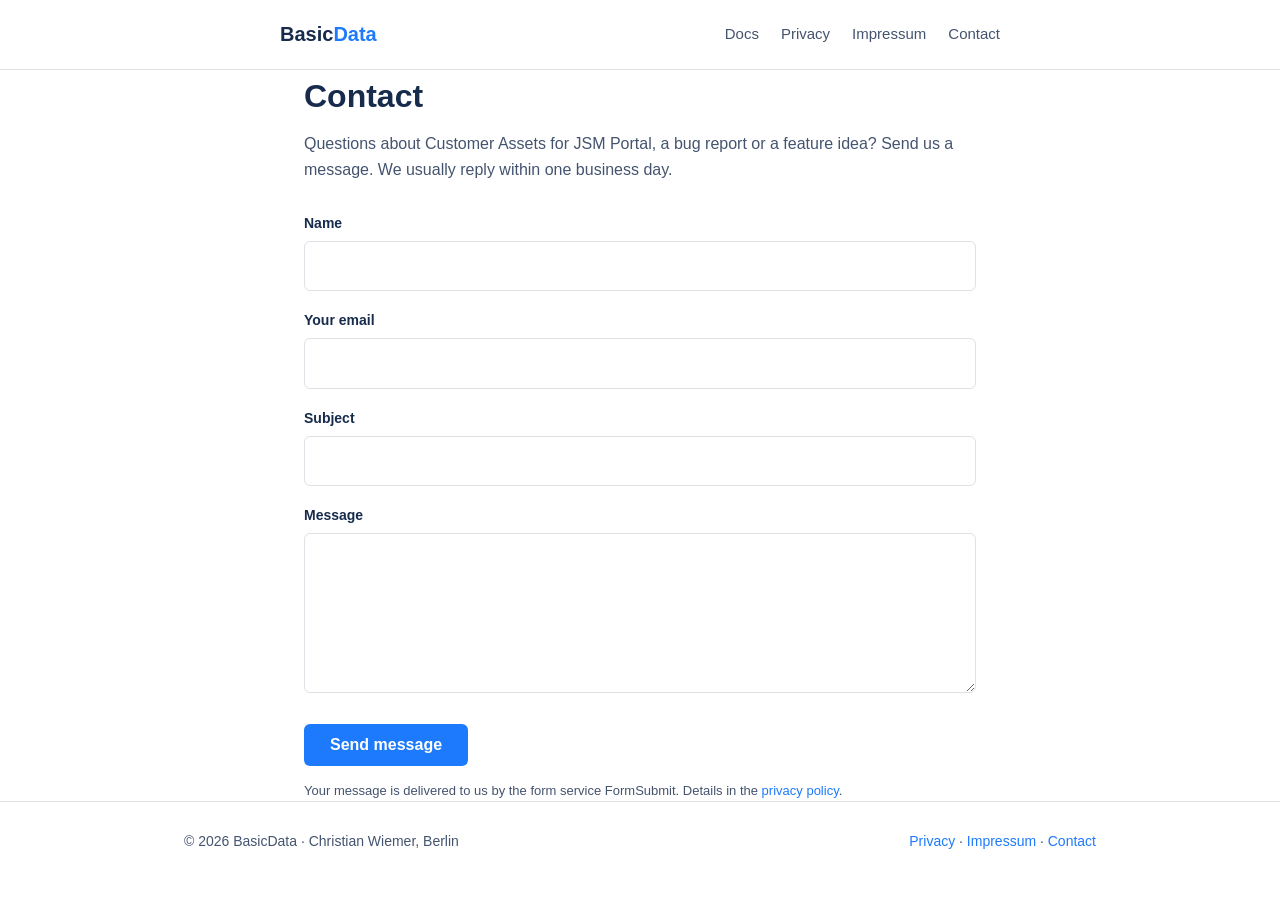
==== contact.html @ 41732ebd "Add screenshot gallery and contact form Co-Authored-By: Claude Fable 5 <noreply@anthropic.com> Clau" ====
<!doctype html>
<html lang="en">
<head>
<meta charset="utf-8">
<meta name="viewport" content="width=device-width, initial-scale=1">
<link rel="icon" type="image/png" href="logo-512.png">
<title>Contact | BasicData</title>
<style>
:root{--blue:#1d7afc;--ink:#172b4d;--sub:#44546f;--line:#dfe1e6;--soft:#f7f8f9;--accent:#e9f2ff}
*{box-sizing:border-box;margin:0;padding:0}
body{font:16px/1.65 -apple-system,BlinkMacSystemFont,"Segoe UI",Roboto,Helvetica,Arial,sans-serif;color:var(--ink);background:#fff}
a{color:var(--blue);text-decoration:none}a:hover{text-decoration:underline}
.wrap{max-width:720px;margin:0 auto;padding:0 24px}
header{border-bottom:1px solid var(--line)}
.nav{display:flex;align-items:center;justify-content:space-between;padding:18px 0}
.logo{font-size:20px;font-weight:700;color:var(--ink)}.logo b{color:var(--blue)}
nav a{margin-left:22px;color:var(--sub);font-size:15px}
main{padding:48px 0 64px}
h1{font-size:32px;margin-bottom:8px}
.lead{color:var(--sub);margin-bottom:28px}
label{display:block;font-weight:600;font-size:14px;margin:18px 0 6px}
input,textarea{width:100%;padding:11px 12px;border:1px solid var(--line);border-radius:6px;font:inherit;color:var(--ink);background:#fff}
input:focus,textarea:focus{outline:2px solid var(--blue);outline-offset:1px;border-color:var(--blue)}
textarea{min-height:160px;resize:vertical}
.btn{display:inline-block;background:var(--blue);color:#fff;padding:12px 26px;border-radius:6px;font-weight:600;border:0;cursor:pointer;font-size:16px;margin-top:22px}
.btn:hover{background:#0c66e4}
.hint{font-size:13px;color:var(--sub);margin-top:14px}
footer{border-top:1px solid var(--line);padding:28px 0;color:var(--sub);font-size:14px}
footer .wrap{display:flex;flex-wrap:wrap;gap:16px;justify-content:space-between;max-width:960px}
</style>
</head>
<body>
<header>
  <div class="wrap nav">
    <div class="logo"><a href="index.html" style="color:inherit">Basic<b>Data</b></a></div>
    <nav><a href="docs.html">Docs</a><a href="privacy.html">Privacy</a><a href="impressum.html">Impressum</a><a href="contact.html">Contact</a></nav>
  </div>
</header>
<main class="wrap">
  <h1>Contact</h1>
  <p class="lead">Questions about Customer Assets for JSM Portal, a bug report or a feature idea? Send us a message. We usually reply within one business day.</p>

  <form action="https://formsubmit.co/hello@basicdata.net" method="POST">
    <input type="hidden" name="_subject" value="Contact form basicdata.net">
    <input type="hidden" name="_template" value="table">
    <input type="hidden" name="_next" value="https://basicdata.net/thanks.html">
    <input type="text" name="_honey" style="display:none" tabindex="-1" autocomplete="off">

    <label for="name">Name</label>
    <input id="name" type="text" name="name" required>

    <label for="email">Your email</label>
    <input id="email" type="email" name="email" required>

    <label for="subject">Subject</label>
    <input id="subject" type="text" name="subject" required>

    <label for="message">Message</label>
    <textarea id="message" name="message" required></textarea>

    <button class="btn" type="submit">Send message</button>
    <p class="hint">Your message is delivered to us by the form service FormSubmit. Details in the <a href="privacy.html">privacy policy</a>.</p>
  </form>
</main>
<footer>
  <div class="wrap">
    <span>© 2026 BasicData · Christian Wiemer, Berlin</span>
    <span><a href="privacy.html">Privacy</a> · <a href="impressum.html">Impressum</a> · <a href="contact.html">Contact</a></span>
  </div>
</footer>
</body>
</html>
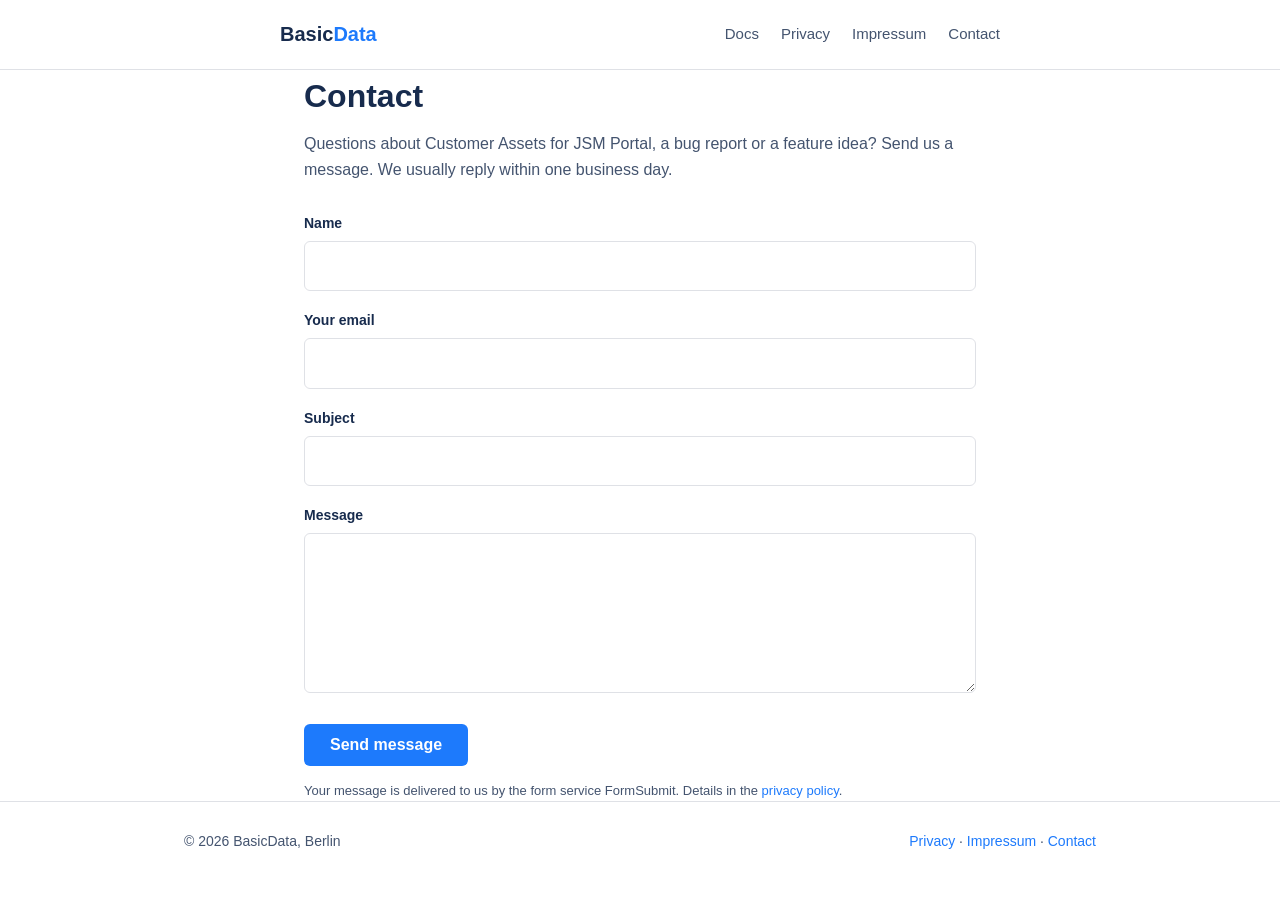
==== commit b79a29c5: "Remove personal name from site pages, keep Impressum" ====
--- a/contact.html
+++ b/contact.html
@@ -64,7 +64,7 @@
 </main>
 <footer>
   <div class="wrap">
-    <span>© 2026 BasicData · Christian Wiemer, Berlin</span>
+    <span>© 2026 BasicData, Berlin</span>
     <span><a href="privacy.html">Privacy</a> · <a href="impressum.html">Impressum</a> · <a href="contact.html">Contact</a></span>
   </div>
 </footer>
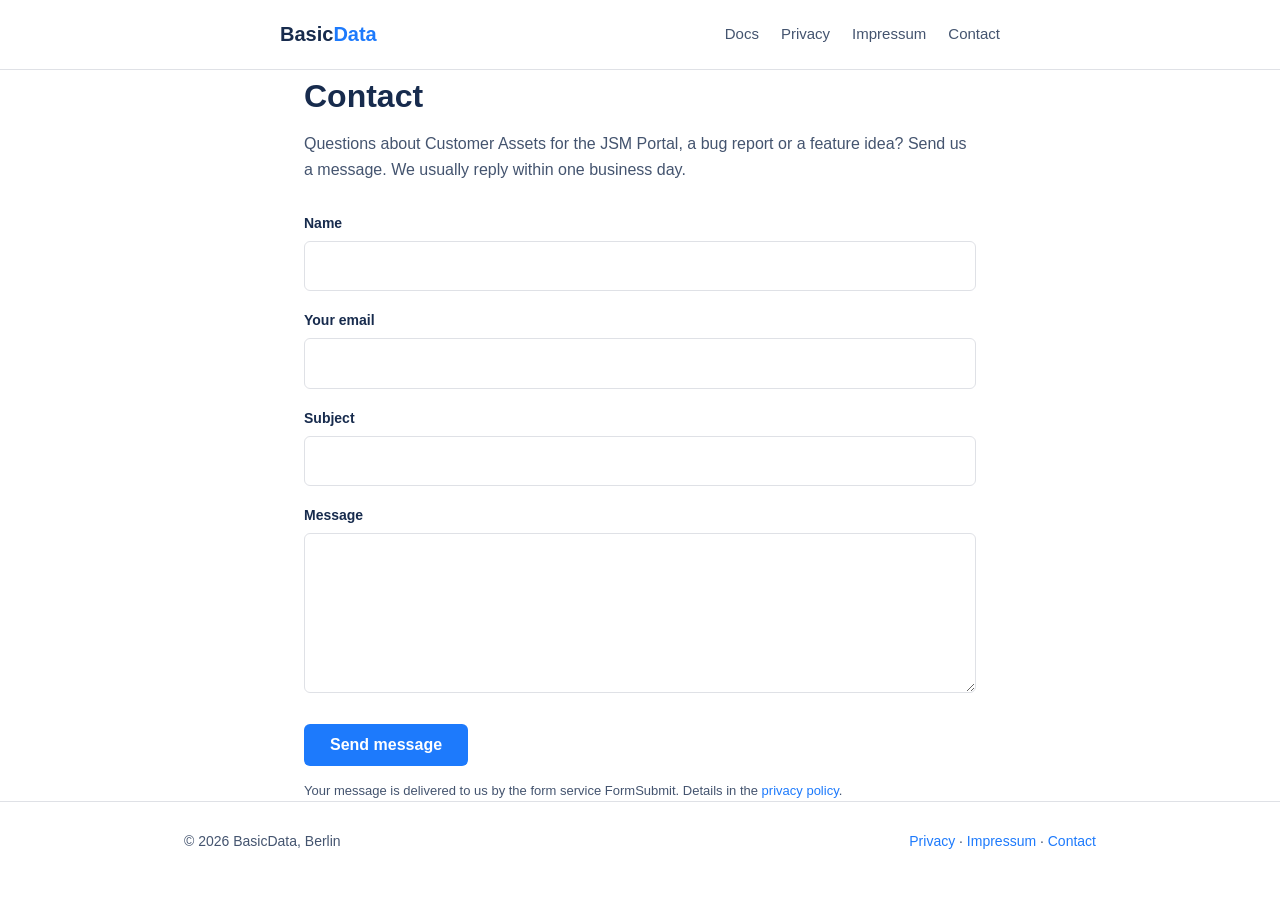
==== commit f1d61842: "Rename: Customer Assets for the JSM Portal" ====
--- a/contact.html
+++ b/contact.html
@@ -38,7 +38,7 @@
 </header>
 <main class="wrap">
   <h1>Contact</h1>
-  <p class="lead">Questions about Customer Assets for JSM Portal, a bug report or a feature idea? Send us a message. We usually reply within one business day.</p>
+  <p class="lead">Questions about Customer Assets for the JSM Portal, a bug report or a feature idea? Send us a message. We usually reply within one business day.</p>
 
   <form action="https://formsubmit.co/hello@basicdata.net" method="POST">
     <input type="hidden" name="_subject" value="Contact form basicdata.net">
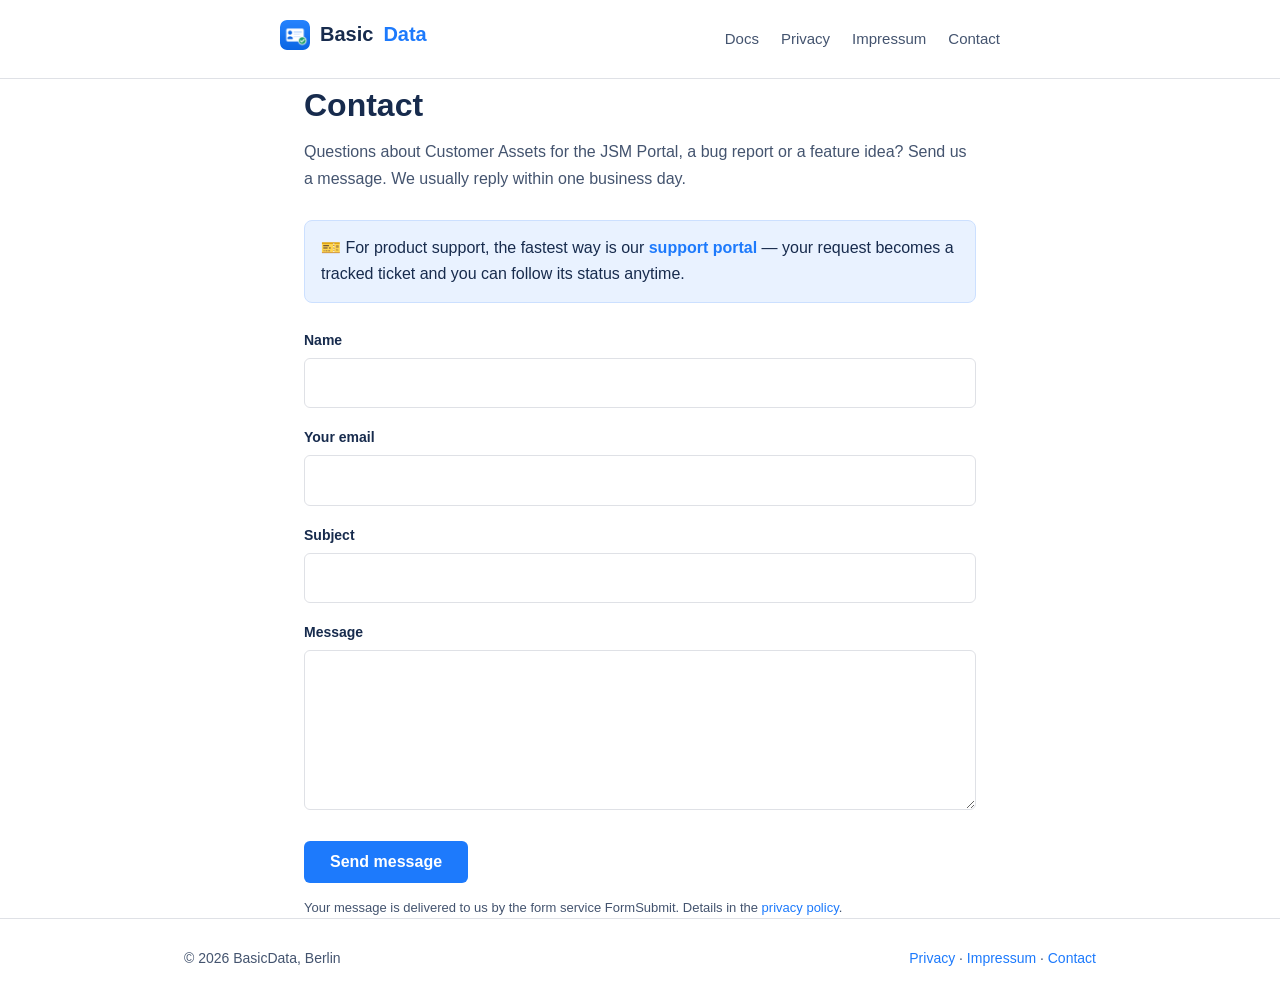
==== commit 897d20c3: "Site refresh: header logo, pricing, new setup features, support portal links" ====
--- a/contact.html
+++ b/contact.html
@@ -4,6 +4,7 @@
 <meta charset="utf-8">
 <meta name="viewport" content="width=device-width, initial-scale=1">
 <link rel="icon" type="image/png" href="logo-512.png">
+<link rel="apple-touch-icon" href="logo-512.png">
 <title>Contact | BasicData</title>
 <style>
 :root{--blue:#1d7afc;--ink:#172b4d;--sub:#44546f;--line:#dfe1e6;--soft:#f7f8f9;--accent:#e9f2ff}
@@ -15,6 +16,9 @@
 .nav{display:flex;align-items:center;justify-content:space-between;padding:18px 0}
 .logo{font-size:20px;font-weight:700;color:var(--ink)}.logo b{color:var(--blue)}
 nav a{margin-left:22px;color:var(--sub);font-size:15px}
+.logo a{display:inline-flex;align-items:center;gap:10px;color:inherit}
+.logo img{width:30px;height:30px;border-radius:7px;display:block}
+
 main{padding:48px 0 64px}
 h1{font-size:32px;margin-bottom:8px}
 .lead{color:var(--sub);margin-bottom:28px}
@@ -32,13 +36,14 @@
 <body>
 <header>
   <div class="wrap nav">
-    <div class="logo"><a href="index.html" style="color:inherit">Basic<b>Data</b></a></div>
+    <div class="logo"><a href="index.html"><img src="logo-512.png" alt="BasicData logo">Basic<b>Data</b></a></div>
     <nav><a href="docs.html">Docs</a><a href="privacy.html">Privacy</a><a href="impressum.html">Impressum</a><a href="contact.html">Contact</a></nav>
   </div>
 </header>
 <main class="wrap">
   <h1>Contact</h1>
   <p class="lead">Questions about Customer Assets for the JSM Portal, a bug report or a feature idea? Send us a message. We usually reply within one business day.</p>
+  <p style="background:#e9f2ff;border:1px solid #cce0ff;border-radius:8px;padding:14px 16px;margin-bottom:26px">🎫 For product support, the fastest way is our <a href="https://basicdata.atlassian.net/servicedesk/customer/portal/3"><strong>support portal</strong></a> — your request becomes a tracked ticket and you can follow its status anytime.</p>
 
   <form action="https://formsubmit.co/hello@basicdata.net" method="POST">
     <input type="hidden" name="_subject" value="Contact form basicdata.net">
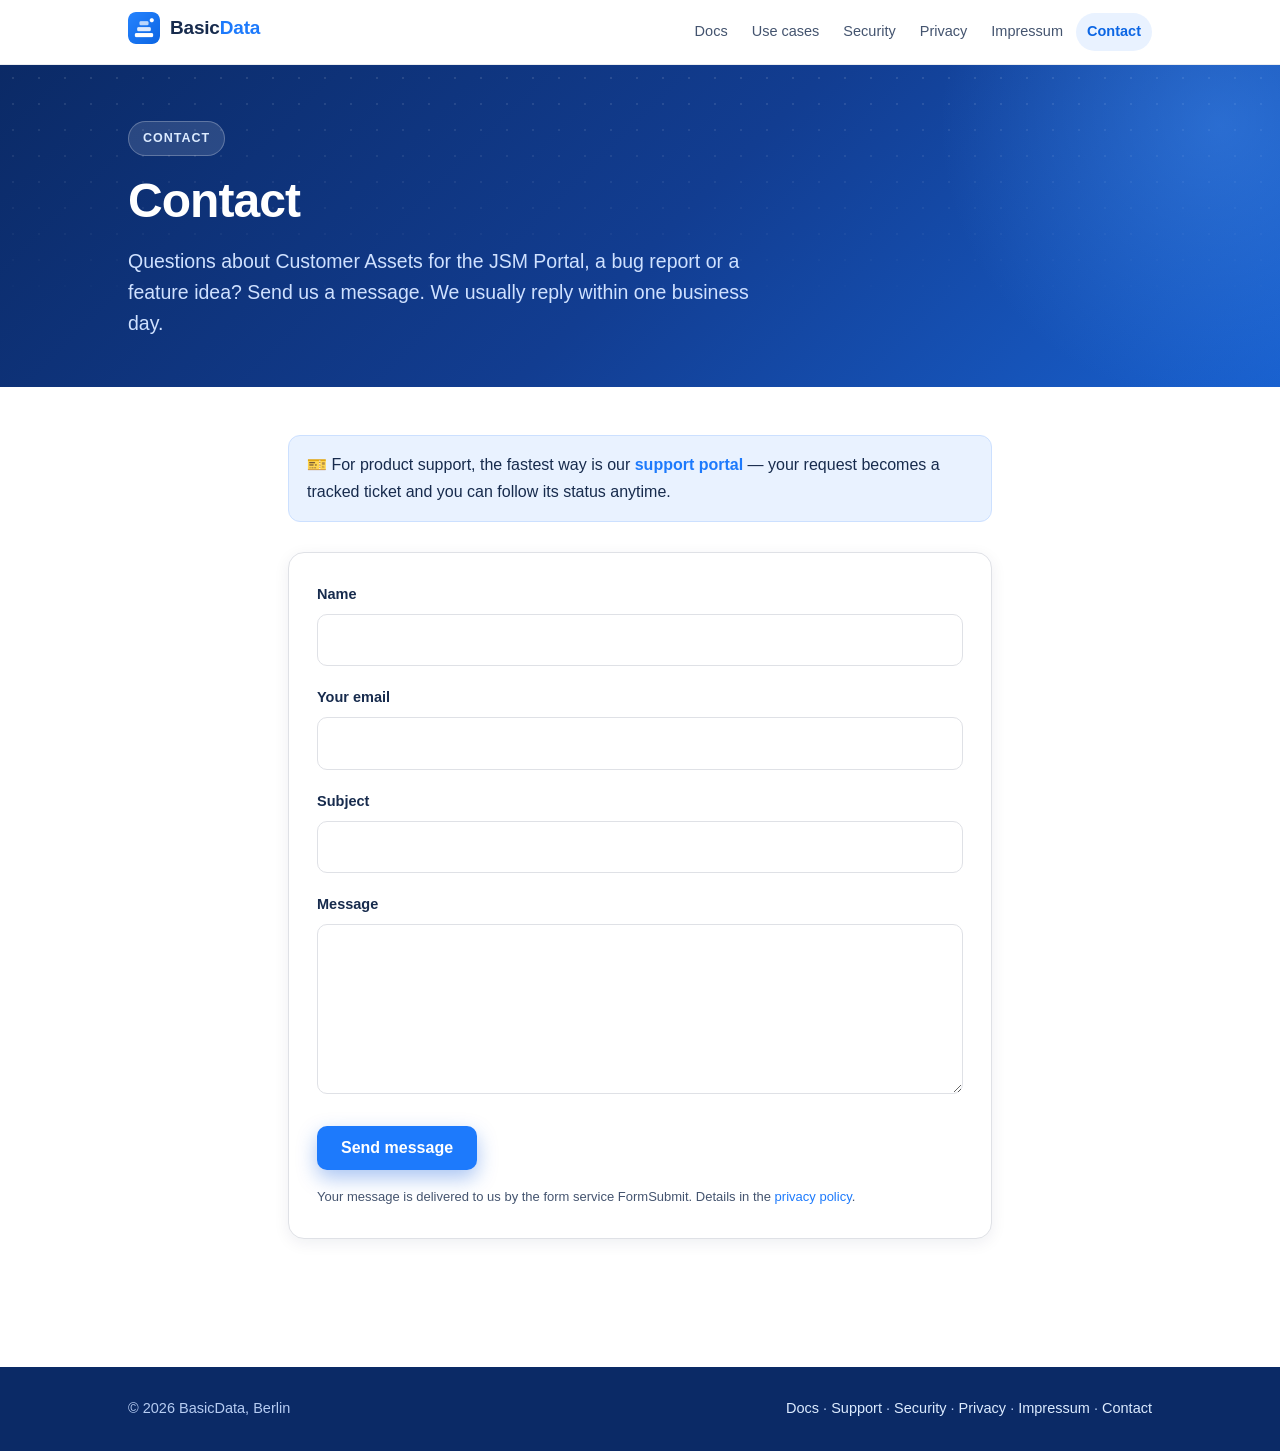
==== commit 6224c78d: "Website redesign: modern look, expanded docs and use cases Co-Authored-By: Claude Fable 5 <noreply@a" ====
--- a/contact.html
+++ b/contact.html
@@ -6,52 +6,173 @@
 <link rel="icon" type="image/png" href="logo-512.png">
 <link rel="apple-touch-icon" href="logo-512.png">
 <title>Contact | BasicData</title>
+<meta name="description" content="Contact BasicData — questions, bug reports or feature ideas about Customer Assets for the JSM Portal. We usually reply within one business day.">
 <style>
-:root{--blue:#1d7afc;--ink:#172b4d;--sub:#44546f;--line:#dfe1e6;--soft:#f7f8f9;--accent:#e9f2ff}
+:root{
+  --blue:#1d7afc;--blue-dark:#0c66e4;--navy:#0b2a66;--navy-2:#123d91;
+  --ink:#172b4d;--sub:#44546f;--line:#dfe1e6;--soft:#f7f8f9;--accent:#e9f2ff;
+  --r:16px;--r-sm:12px;
+  --shadow:0 14px 40px rgba(9,30,66,.12);--shadow-sm:0 4px 16px rgba(9,30,66,.07);
+}
 *{box-sizing:border-box;margin:0;padding:0}
-body{font:16px/1.65 -apple-system,BlinkMacSystemFont,"Segoe UI",Roboto,Helvetica,Arial,sans-serif;color:var(--ink);background:#fff}
-a{color:var(--blue);text-decoration:none}a:hover{text-decoration:underline}
-.wrap{max-width:720px;margin:0 auto;padding:0 24px}
-header{border-bottom:1px solid var(--line)}
-.nav{display:flex;align-items:center;justify-content:space-between;padding:18px 0}
-.logo{font-size:20px;font-weight:700;color:var(--ink)}.logo b{color:var(--blue)}
-nav a{margin-left:22px;color:var(--sub);font-size:15px}
-.logo a{display:inline-flex;align-items:center;gap:10px;color:inherit}
-.logo img{width:30px;height:30px;border-radius:7px;display:block}
-
-main{padding:48px 0 64px}
-h1{font-size:32px;margin-bottom:8px}
-.lead{color:var(--sub);margin-bottom:28px}
-label{display:block;font-weight:600;font-size:14px;margin:18px 0 6px}
-input,textarea{width:100%;padding:11px 12px;border:1px solid var(--line);border-radius:6px;font:inherit;color:var(--ink);background:#fff}
-input:focus,textarea:focus{outline:2px solid var(--blue);outline-offset:1px;border-color:var(--blue)}
-textarea{min-height:160px;resize:vertical}
-.btn{display:inline-block;background:var(--blue);color:#fff;padding:12px 26px;border-radius:6px;font-weight:600;border:0;cursor:pointer;font-size:16px;margin-top:22px}
-.btn:hover{background:#0c66e4}
-.hint{font-size:13px;color:var(--sub);margin-top:14px}
-footer{border-top:1px solid var(--line);padding:28px 0;color:var(--sub);font-size:14px}
-footer .wrap{display:flex;flex-wrap:wrap;gap:16px;justify-content:space-between;max-width:960px}
+html{scroll-behavior:smooth;scroll-padding-top:92px}
+body{font:16px/1.65 -apple-system,BlinkMacSystemFont,"Segoe UI",Roboto,Helvetica,Arial,sans-serif;color:var(--ink);background:#fff;-webkit-text-size-adjust:100%;overflow-wrap:break-word}
+img{max-width:100%;height:auto}
+a{color:var(--blue);text-decoration:none}
+a:hover{text-decoration:underline}
+:focus-visible{outline:3px solid var(--blue);outline-offset:2px;border-radius:6px}
+.hero-dark :focus-visible,.cta-band :focus-visible,.site-footer :focus-visible{outline-color:#fff}
+.wrap{max-width:1080px;margin:0 auto;padding:0 20px}
+@media(min-width:480px){.wrap{padding:0 28px}}
+
+/* Header */
+.site-header{position:sticky;top:0;z-index:50;background:rgba(255,255,255,.85);backdrop-filter:saturate(1.6) blur(14px);-webkit-backdrop-filter:saturate(1.6) blur(14px);border-bottom:1px solid rgba(9,30,66,.08)}
+.nav{display:flex;align-items:center;justify-content:space-between;gap:8px 16px;padding-top:12px;padding-bottom:12px;flex-wrap:wrap}
+.logo a{display:inline-flex;align-items:center;gap:10px;font-size:19px;font-weight:700;color:var(--ink);letter-spacing:-.01em}
+.logo a:hover{text-decoration:none}
+.logo img{width:32px;height:32px;border-radius:8px;display:block}
+.logo b{color:var(--blue)}
+.nav nav{display:flex;flex-wrap:wrap;gap:2px}
+.nav nav a{color:var(--sub);font-size:14.5px;font-weight:500;padding:7px 11px;border-radius:999px;transition:background .15s,color .15s}
+.nav nav a:hover{background:var(--accent);color:var(--blue-dark);text-decoration:none}
+.nav nav a[aria-current="page"]{background:var(--accent);color:var(--blue-dark);font-weight:600}
+@media(max-width:480px){.nav nav a{padding:6px 8px;font-size:13.5px}}
+
+/* Dark hero */
+.hero-dark{position:relative;overflow:hidden;background:linear-gradient(135deg,#0b2a66 0%,#123d91 52%,#1d7afc 135%);color:#fff}
+.hero-dark::before{content:"";position:absolute;inset:0;background-image:radial-gradient(rgba(255,255,255,.13) 1px,transparent 1.6px);background-size:26px 26px;-webkit-mask-image:linear-gradient(to bottom,rgba(0,0,0,.9),transparent 80%);mask-image:linear-gradient(to bottom,rgba(0,0,0,.9),transparent 80%);pointer-events:none}
+.hero-dark::after{content:"";position:absolute;right:-220px;top:-220px;width:560px;height:560px;border-radius:50%;background:radial-gradient(closest-side,rgba(76,154,255,.38),transparent);pointer-events:none}
+.hero-dark>.wrap{position:relative;z-index:1}
+.hero-dark h1{font-size:clamp(31px,4.6vw,48px);line-height:1.12;font-weight:800;letter-spacing:-.02em;margin:18px 0 18px}
+.hero-dark .lead{font-size:clamp(16.5px,2vw,19.5px);line-height:1.6;color:#cfe1ff;max-width:640px}
+.kicker{display:inline-flex;align-items:center;gap:8px;background:rgba(255,255,255,.12);border:1px solid rgba(255,255,255,.25);color:#dcebff;font-size:12.5px;font-weight:700;letter-spacing:.08em;text-transform:uppercase;padding:6px 14px;border-radius:999px}
+.page-hero{padding-top:56px;padding-bottom:48px}
+.page-hero .meta{color:#9fc1f7;font-size:14px;margin-top:14px}
+
+/* Buttons */
+.btn{display:inline-flex;align-items:center;justify-content:center;gap:8px;background:var(--blue);color:#fff;padding:13px 24px;border-radius:10px;font-weight:600;font-size:16px;border:0;cursor:pointer;transition:transform .15s,box-shadow .15s,background .15s;box-shadow:0 8px 20px rgba(12,90,220,.35)}
+.btn:hover{background:var(--blue-dark);text-decoration:none;transform:translateY(-1px);box-shadow:0 10px 24px rgba(12,90,220,.4)}
+.btn.light{background:#fff;color:var(--navy);box-shadow:0 8px 20px rgba(4,16,45,.3)}
+.btn.light:hover{background:var(--accent);color:var(--navy)}
+.btn.ghost{background:rgba(255,255,255,.1);color:#fff;border:1px solid rgba(255,255,255,.4);box-shadow:none}
+.btn.ghost:hover{background:rgba(255,255,255,.2)}
+.btn.soft{background:var(--accent);color:var(--blue-dark);box-shadow:none}
+.btn.soft:hover{background:#d6e8ff;color:var(--blue-dark)}
+.btn-row{display:flex;flex-wrap:wrap;gap:12px;margin-top:28px}
+
+/* Sections */
+section{padding:64px 0}
+.section-soft{background:var(--soft)}
+.sec-head{max-width:720px;margin-bottom:36px}
+.sec-head h2{font-size:clamp(26px,3.4vw,34px);line-height:1.2;letter-spacing:-.015em;margin:12px 0 10px}
+.sec-head p{color:var(--sub);font-size:17px}
+.pill{display:inline-flex;align-items:center;gap:6px;background:var(--accent);color:#0055cc;font-size:12.5px;font-weight:700;letter-spacing:.06em;text-transform:uppercase;padding:5px 13px;border-radius:999px}
+
+/* Cards */
+.cards{display:grid;grid-template-columns:repeat(auto-fit,minmax(min(250px,100%),1fr));gap:20px}
+.cards.four{grid-template-columns:repeat(auto-fit,minmax(min(235px,100%),1fr))}
+.card{background:#fff;border:1px solid var(--line);border-radius:var(--r);padding:26px;box-shadow:var(--shadow-sm);transition:transform .2s,box-shadow .2s}
+.card:hover{transform:translateY(-3px);box-shadow:var(--shadow)}
+.card h3{font-size:17.5px;margin-bottom:9px;letter-spacing:-.01em}
+.card p{font-size:14.8px;color:var(--sub)}
+.card .ico{display:inline-flex;align-items:center;justify-content:center;width:42px;height:42px;border-radius:12px;background:var(--accent);font-size:20px;margin-bottom:14px}
+.card .ico.num{background:var(--blue);color:#fff;font-weight:700;font-size:18px}
+
+/* Alternating features */
+.feature{display:grid;grid-template-columns:1fr 1fr;gap:clamp(28px,5vw,64px);align-items:center;padding:34px 0}
+.feature .media img{width:100%;border-radius:14px;border:1px solid var(--line);box-shadow:var(--shadow);display:block;background:#fff}
+.feature .media a{display:block;border-radius:14px}
+.feature h3{font-size:clamp(21px,2.6vw,26px);letter-spacing:-.015em;margin:12px 0 12px}
+.feature p{color:var(--sub);margin-bottom:10px}
+.feature ul{margin:14px 0 0 2px;list-style:none}
+.feature li{padding-left:28px;position:relative;margin-bottom:9px;color:var(--ink);font-size:15.2px}
+.feature li::before{content:"";position:absolute;left:0;top:4px;width:17px;height:17px;border-radius:50%;background:var(--accent) url('data:image/svg+xml;utf8,<svg xmlns="http://www.w3.org/2000/svg" viewBox="0 0 16 16"><path fill="none" stroke="%230055cc" stroke-width="2.4" stroke-linecap="round" stroke-linejoin="round" d="M3.5 8.5l3 3 6-7"/></svg>') center/11px no-repeat}
+@media(max-width:840px){.feature{grid-template-columns:1fr}.feature .media{order:-1}}
+@media(min-width:841px){.feature.flip .media{order:-1}}
+
+/* Screenshot gallery */
+.shots{display:grid;grid-template-columns:repeat(auto-fit,minmax(min(300px,100%),1fr));gap:24px}
+.shots figure{margin:0;background:#fff;border:1px solid var(--line);border-radius:var(--r);padding:10px 10px 14px;box-shadow:var(--shadow-sm);transition:transform .2s,box-shadow .2s}
+.shots figure:hover{transform:translateY(-3px);box-shadow:var(--shadow)}
+.shots img{width:100%;border-radius:10px;display:block}
+.shots figcaption{font-size:13.8px;color:var(--sub);margin:10px 4px 0}
+
+/* CTA band */
+.cta-band{position:relative;overflow:hidden;background:linear-gradient(135deg,var(--navy),var(--blue));border-radius:20px;padding:clamp(28px,5vw,48px);color:#fff;display:flex;flex-wrap:wrap;gap:20px 32px;align-items:center;justify-content:space-between;box-shadow:var(--shadow)}
+.cta-band::before{content:"";position:absolute;inset:0;background-image:radial-gradient(rgba(255,255,255,.12) 1px,transparent 1.6px);background-size:24px 24px;pointer-events:none}
+.cta-band>*{position:relative}
+.cta-band h2{font-size:clamp(21px,2.8vw,27px);letter-spacing:-.015em}
+.cta-band p{color:#cfe1ff;font-size:15px;margin-top:6px;max-width:460px}
+
+/* Prose pages (docs, legal) */
+.prose{max-width:780px}
+.prose h2{font-size:clamp(21px,2.6vw,25px);letter-spacing:-.015em;margin:44px 0 14px;padding-top:6px}
+.prose h2 .hash{opacity:0;margin-left:8px;font-weight:600;font-size:.8em;transition:opacity .15s}
+.prose h2:hover .hash{opacity:1}
+.prose h3{font-size:17px;margin:22px 0 8px}
+.prose p{margin-bottom:13px}
+.prose ul,.prose ol{margin:0 0 14px 22px}
+.prose li{margin-bottom:8px}
+.prose code{background:var(--soft);border:1px solid var(--line);border-radius:6px;padding:1px 6px;font-size:14px}
+.callout{border-radius:var(--r-sm);padding:16px 18px;margin:18px 0;border:1px solid}
+.callout.note{background:var(--accent);border-color:#cce0ff}
+.callout.warn{background:#fff7d6;border-color:#f5cd47}
+.step{background:#fff;border:1px solid var(--line);border-radius:var(--r-sm);padding:20px 22px;margin-bottom:16px;box-shadow:var(--shadow-sm)}
+.step h3{margin:0 0 8px;display:flex;align-items:center;gap:12px}
+.step .n{display:inline-flex;align-items:center;justify-content:center;flex:none;width:30px;height:30px;border-radius:10px;background:var(--blue);color:#fff;font-size:15px;font-weight:700}
+.toc{background:var(--soft);border:1px solid var(--line);border-radius:var(--r);padding:20px 24px;margin:0 0 36px}
+.toc h2{font-size:13px;letter-spacing:.08em;text-transform:uppercase;color:var(--sub);margin:0 0 12px}
+.toc ol{margin:0;list-style:none;columns:2;column-gap:32px}
+.toc li{margin-bottom:8px;break-inside:avoid;font-size:15px}
+@media(max-width:560px){.toc ol{columns:1}}
+.doc-img{width:100%;border-radius:14px;border:1px solid var(--line);box-shadow:var(--shadow-sm);display:block;margin:8px 0 16px}
+
+/* Forms */
+form label{display:block;font-weight:600;font-size:14.5px;margin:20px 0 7px}
+input,textarea{width:100%;padding:12px 14px;border:1px solid var(--line);border-radius:10px;font:inherit;color:var(--ink);background:#fff;transition:border-color .15s,box-shadow .15s}
+input:focus,textarea:focus{outline:none;border-color:var(--blue);box-shadow:0 0 0 3px rgba(29,122,252,.25)}
+textarea{min-height:170px;resize:vertical}
+
+/* Footer */
+.site-footer{background:var(--navy);color:#b6ccf2;font-size:14.5px;margin-top:64px}
+.site-footer .wrap{display:flex;flex-wrap:wrap;gap:12px 24px;justify-content:space-between;align-items:center;padding-top:30px;padding-bottom:30px}
+.site-footer a{color:#dcebff}
+.site-footer a:hover{color:#fff}
+
+/* Reveal */
+.reveal.pre{opacity:0;transform:translateY(16px)}
+.reveal.in{opacity:1;transform:none;transition:opacity .6s ease,transform .6s ease}
+@media(prefers-reduced-motion:reduce){html{scroll-behavior:auto}.reveal.pre{opacity:1;transform:none}*{transition:none!important}}
 </style>
 </head>
 <body>
-<header>
+<header class="site-header">
   <div class="wrap nav">
-    <div class="logo"><a href="index.html"><img src="logo-512.png" alt="BasicData logo">Basic<b>Data</b></a></div>
-    <nav><a href="docs.html">Docs</a><a href="privacy.html">Privacy</a><a href="impressum.html">Impressum</a><a href="contact.html">Contact</a></nav>
+    <div class="logo"><a href="index.html"><img src="logo-512.png" alt="BasicData logo"><span>Basic<b>Data</b></span></a></div>
+    <nav aria-label="Main"><a href="docs.html">Docs</a><a href="usecases.html">Use cases</a><a href="security.html">Security</a><a href="privacy.html">Privacy</a><a href="impressum.html">Impressum</a><a href="contact.html" aria-current="page">Contact</a></nav>
   </div>
 </header>
-<main class="wrap">
-  <h1>Contact</h1>
-  <p class="lead">Questions about Customer Assets for the JSM Portal, a bug report or a feature idea? Send us a message. We usually reply within one business day.</p>
-  <p style="background:#e9f2ff;border:1px solid #cce0ff;border-radius:8px;padding:14px 16px;margin-bottom:26px">🎫 For product support, the fastest way is our <a href="https://basicdata.atlassian.net/servicedesk/customer/portal/3"><strong>support portal</strong></a> — your request becomes a tracked ticket and you can follow its status anytime.</p>
-
-  <form action="https://formsubmit.co/hello@basicdata.net" method="POST">
+
+<main id="main">
+<div class="hero-dark">
+  <div class="wrap page-hero">
+    <span class="kicker">Contact</span>
+    <h1>Contact</h1>
+    <p class="lead">Questions about Customer Assets for the JSM Portal, a bug report or a feature idea? Send us a message. We usually reply within one business day.</p>
+  </div>
+</div>
+
+<section style="padding-top:48px">
+  <div class="wrap" style="max-width:760px">
+  <div class="callout note" style="margin:0 0 30px">🎫 For product support, the fastest way is our <a href="https://basicdata.atlassian.net/servicedesk/customer/portal/3"><strong>support portal</strong></a> — your request becomes a tracked ticket and you can follow its status anytime.</div>
+
+  <form action="https://formsubmit.co/hello@basicdata.net" method="POST" class="card" style="padding:30px 28px">
     <input type="hidden" name="_subject" value="Contact form basicdata.net">
     <input type="hidden" name="_template" value="table">
     <input type="hidden" name="_next" value="https://basicdata.net/thanks.html">
     <input type="text" name="_honey" style="display:none" tabindex="-1" autocomplete="off">
 
-    <label for="name">Name</label>
+    <label for="name" style="margin-top:0">Name</label>
     <input id="name" type="text" name="name" required>
 
     <label for="email">Your email</label>
@@ -63,15 +184,27 @@
     <label for="message">Message</label>
     <textarea id="message" name="message" required></textarea>
 
-    <button class="btn" type="submit">Send message</button>
-    <p class="hint">Your message is delivered to us by the form service FormSubmit. Details in the <a href="privacy.html">privacy policy</a>.</p>
+    <button class="btn" type="submit" style="margin-top:24px">Send message</button>
+    <p style="font-size:13px;color:var(--sub);margin-top:16px">Your message is delivered to us by the form service FormSubmit. Details in the <a href="privacy.html">privacy policy</a>.</p>
   </form>
+  </div>
+</section>
 </main>
-<footer>
+
+<footer class="site-footer">
   <div class="wrap">
     <span>© 2026 BasicData, Berlin</span>
-    <span><a href="privacy.html">Privacy</a> · <a href="impressum.html">Impressum</a> · <a href="contact.html">Contact</a></span>
+    <span><a href="docs.html">Docs</a> · <a href="https://basicdata.atlassian.net/servicedesk/customer/portal/3">Support</a> · <a href="security.html">Security</a> · <a href="privacy.html">Privacy</a> · <a href="impressum.html">Impressum</a> · <a href="contact.html">Contact</a></span>
   </div>
 </footer>
+<script>
+(function(){
+  if(window.matchMedia&&matchMedia('(prefers-reduced-motion: reduce)').matches)return;
+  if(!('IntersectionObserver' in window))return;
+  var els=document.querySelectorAll('.reveal');
+  var io=new IntersectionObserver(function(es){es.forEach(function(e){if(e.isIntersecting){e.target.classList.add('in');io.unobserve(e.target)}})},{threshold:.1,rootMargin:'0px 0px -5% 0px'});
+  els.forEach(function(el){el.classList.add('pre');io.observe(el)});
+})();
+</script>
 </body>
 </html>
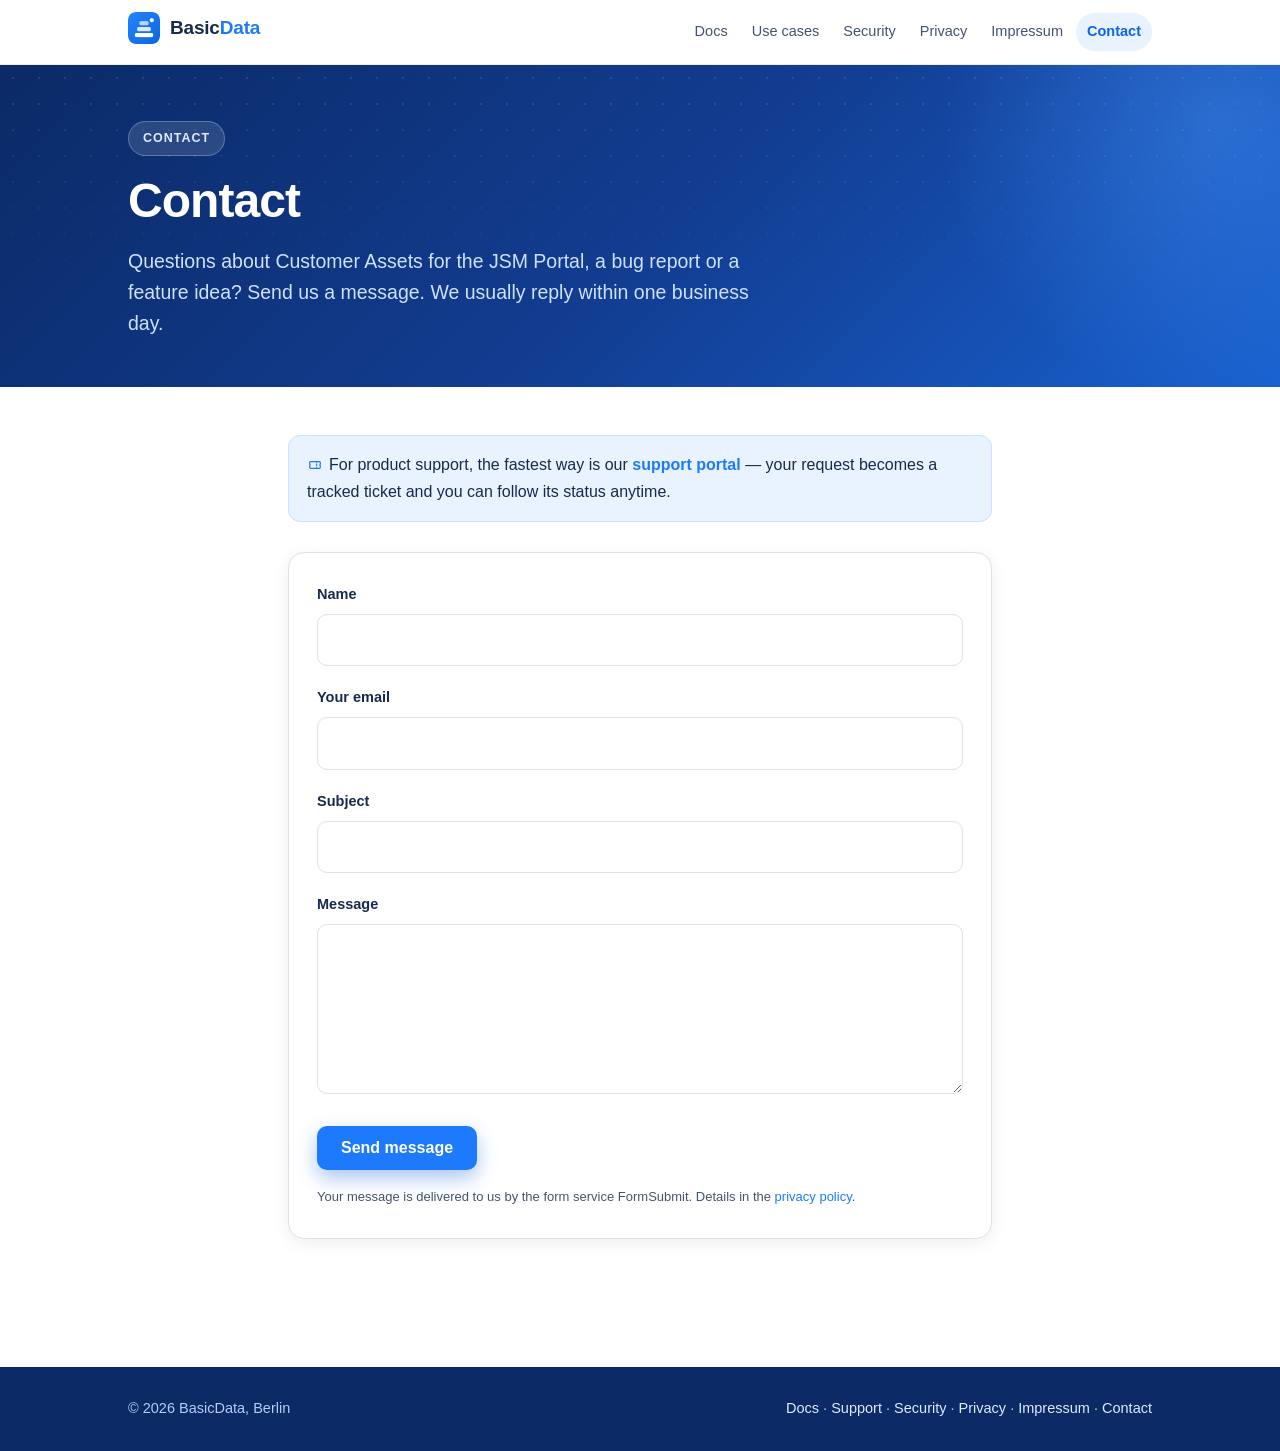
==== commit 78bc62de: "Replace emoji icons with inline SVG icon set index/contact/docs/thanks: consistent stroke-style SVG " ====
--- a/contact.html
+++ b/contact.html
@@ -164,7 +164,7 @@
 
 <section style="padding-top:48px">
   <div class="wrap" style="max-width:760px">
-  <div class="callout note" style="margin:0 0 30px">🎫 For product support, the fastest way is our <a href="https://basicdata.atlassian.net/servicedesk/customer/portal/3"><strong>support portal</strong></a> — your request becomes a tracked ticket and you can follow its status anytime.</div>
+  <div class="callout note" style="margin:0 0 30px"><span aria-hidden="true" style="display:inline-flex;vertical-align:-3px;margin-right:6px;color:var(--blue)"><svg width="16" height="16" viewBox="0 0 24 24" fill="none" stroke="currentColor" stroke-width="1.8" stroke-linecap="round" stroke-linejoin="round"><path d="M4 8.5A1.5 1.5 0 0 1 5.5 7h13A1.5 1.5 0 0 1 20 8.5v2a2 2 0 0 0 0 3v2a1.5 1.5 0 0 1-1.5 1.5h-13A1.5 1.5 0 0 1 4 15.5v-2a2 2 0 0 0 0-3v-2z"/><path d="M14.5 7v1.6M14.5 11.2v1.6M14.5 15.4V17"/></svg></span>For product support, the fastest way is our <a href="https://basicdata.atlassian.net/servicedesk/customer/portal/3"><strong>support portal</strong></a> — your request becomes a tracked ticket and you can follow its status anytime.</div>
 
   <form action="https://formsubmit.co/hello@basicdata.net" method="POST" class="card" style="padding:30px 28px">
     <input type="hidden" name="_subject" value="Contact form basicdata.net">
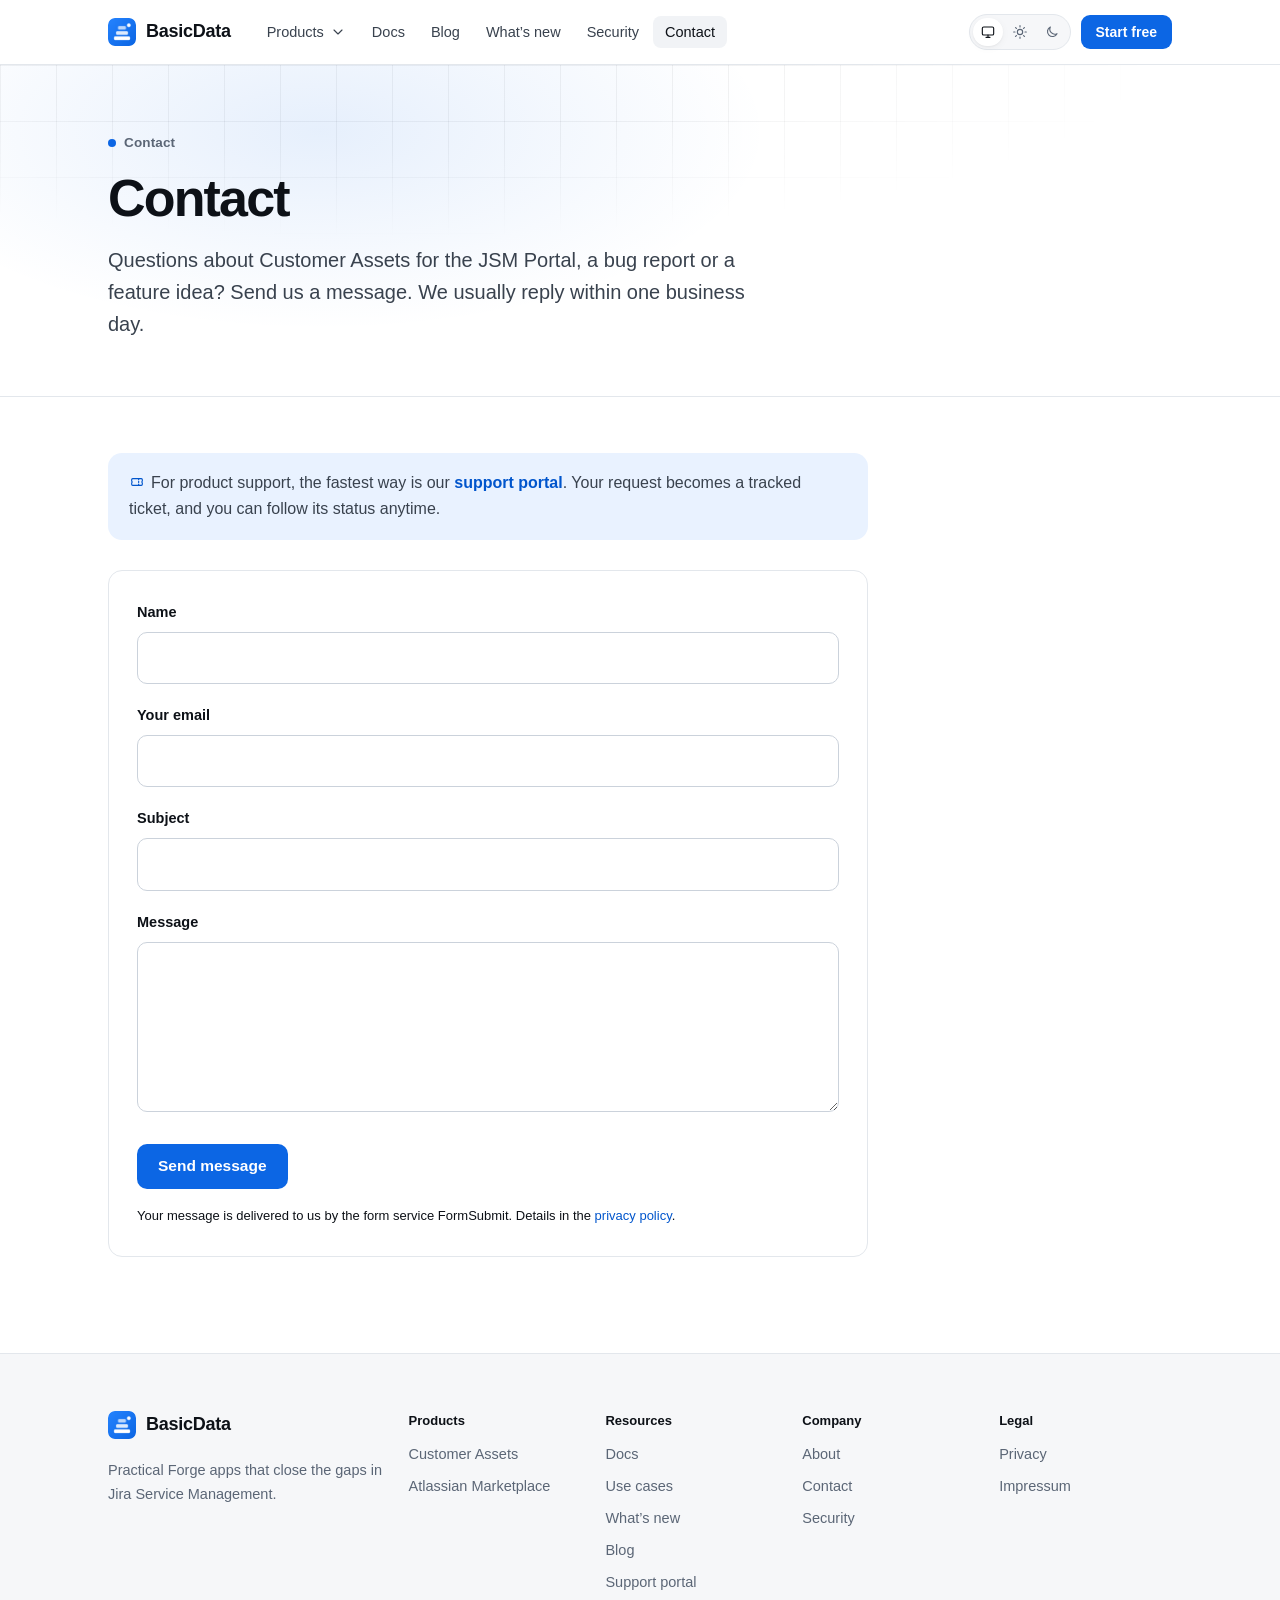
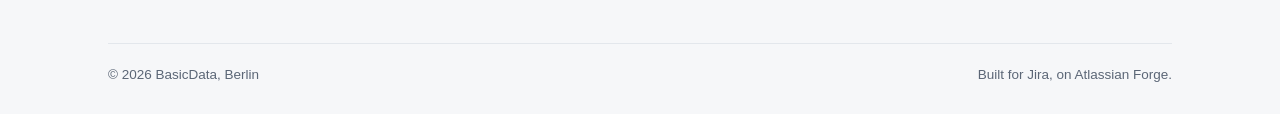
==== commit b5ef5858: "Redesign: BasicData umbrella, product pages, changelog and blog - BasicData home with product cards;" ====
--- a/contact.html
+++ b/contact.html
@@ -3,169 +3,72 @@
 <head>
 <meta charset="utf-8">
 <meta name="viewport" content="width=device-width, initial-scale=1">
-<link rel="icon" type="image/png" href="logo-512.png">
-<link rel="apple-touch-icon" href="logo-512.png">
 <title>Contact | BasicData</title>
-<meta name="description" content="Contact BasicData — questions, bug reports or feature ideas about Customer Assets for the JSM Portal. We usually reply within one business day.">
-<style>
-:root{
-  --blue:#1d7afc;--blue-dark:#0c66e4;--navy:#0b2a66;--navy-2:#123d91;
-  --ink:#172b4d;--sub:#44546f;--line:#dfe1e6;--soft:#f7f8f9;--accent:#e9f2ff;
-  --r:16px;--r-sm:12px;
-  --shadow:0 14px 40px rgba(9,30,66,.12);--shadow-sm:0 4px 16px rgba(9,30,66,.07);
-}
-*{box-sizing:border-box;margin:0;padding:0}
-html{scroll-behavior:smooth;scroll-padding-top:92px}
-body{font:16px/1.65 -apple-system,BlinkMacSystemFont,"Segoe UI",Roboto,Helvetica,Arial,sans-serif;color:var(--ink);background:#fff;-webkit-text-size-adjust:100%;overflow-wrap:break-word}
-img{max-width:100%;height:auto}
-a{color:var(--blue);text-decoration:none}
-a:hover{text-decoration:underline}
-:focus-visible{outline:3px solid var(--blue);outline-offset:2px;border-radius:6px}
-.hero-dark :focus-visible,.cta-band :focus-visible,.site-footer :focus-visible{outline-color:#fff}
-.wrap{max-width:1080px;margin:0 auto;padding:0 20px}
-@media(min-width:480px){.wrap{padding:0 28px}}
-
-/* Header */
-.site-header{position:sticky;top:0;z-index:50;background:rgba(255,255,255,.85);backdrop-filter:saturate(1.6) blur(14px);-webkit-backdrop-filter:saturate(1.6) blur(14px);border-bottom:1px solid rgba(9,30,66,.08)}
-.nav{display:flex;align-items:center;justify-content:space-between;gap:8px 16px;padding-top:12px;padding-bottom:12px;flex-wrap:wrap}
-.logo a{display:inline-flex;align-items:center;gap:10px;font-size:19px;font-weight:700;color:var(--ink);letter-spacing:-.01em}
-.logo a:hover{text-decoration:none}
-.logo img{width:32px;height:32px;border-radius:8px;display:block}
-.logo b{color:var(--blue)}
-.nav nav{display:flex;flex-wrap:wrap;gap:2px}
-.nav nav a{color:var(--sub);font-size:14.5px;font-weight:500;padding:7px 11px;border-radius:999px;transition:background .15s,color .15s}
-.nav nav a:hover{background:var(--accent);color:var(--blue-dark);text-decoration:none}
-.nav nav a[aria-current="page"]{background:var(--accent);color:var(--blue-dark);font-weight:600}
-@media(max-width:480px){.nav nav a{padding:6px 8px;font-size:13.5px}}
-
-/* Dark hero */
-.hero-dark{position:relative;overflow:hidden;background:linear-gradient(135deg,#0b2a66 0%,#123d91 52%,#1d7afc 135%);color:#fff}
-.hero-dark::before{content:"";position:absolute;inset:0;background-image:radial-gradient(rgba(255,255,255,.13) 1px,transparent 1.6px);background-size:26px 26px;-webkit-mask-image:linear-gradient(to bottom,rgba(0,0,0,.9),transparent 80%);mask-image:linear-gradient(to bottom,rgba(0,0,0,.9),transparent 80%);pointer-events:none}
-.hero-dark::after{content:"";position:absolute;right:-220px;top:-220px;width:560px;height:560px;border-radius:50%;background:radial-gradient(closest-side,rgba(76,154,255,.38),transparent);pointer-events:none}
-.hero-dark>.wrap{position:relative;z-index:1}
-.hero-dark h1{font-size:clamp(31px,4.6vw,48px);line-height:1.12;font-weight:800;letter-spacing:-.02em;margin:18px 0 18px}
-.hero-dark .lead{font-size:clamp(16.5px,2vw,19.5px);line-height:1.6;color:#cfe1ff;max-width:640px}
-.kicker{display:inline-flex;align-items:center;gap:8px;background:rgba(255,255,255,.12);border:1px solid rgba(255,255,255,.25);color:#dcebff;font-size:12.5px;font-weight:700;letter-spacing:.08em;text-transform:uppercase;padding:6px 14px;border-radius:999px}
-.page-hero{padding-top:56px;padding-bottom:48px}
-.page-hero .meta{color:#9fc1f7;font-size:14px;margin-top:14px}
-
-/* Buttons */
-.btn{display:inline-flex;align-items:center;justify-content:center;gap:8px;background:var(--blue);color:#fff;padding:13px 24px;border-radius:10px;font-weight:600;font-size:16px;border:0;cursor:pointer;transition:transform .15s,box-shadow .15s,background .15s;box-shadow:0 8px 20px rgba(12,90,220,.35)}
-.btn:hover{background:var(--blue-dark);text-decoration:none;transform:translateY(-1px);box-shadow:0 10px 24px rgba(12,90,220,.4)}
-.btn.light{background:#fff;color:var(--navy);box-shadow:0 8px 20px rgba(4,16,45,.3)}
-.btn.light:hover{background:var(--accent);color:var(--navy)}
-.btn.ghost{background:rgba(255,255,255,.1);color:#fff;border:1px solid rgba(255,255,255,.4);box-shadow:none}
-.btn.ghost:hover{background:rgba(255,255,255,.2)}
-.btn.soft{background:var(--accent);color:var(--blue-dark);box-shadow:none}
-.btn.soft:hover{background:#d6e8ff;color:var(--blue-dark)}
-.btn-row{display:flex;flex-wrap:wrap;gap:12px;margin-top:28px}
-
-/* Sections */
-section{padding:64px 0}
-.section-soft{background:var(--soft)}
-.sec-head{max-width:720px;margin-bottom:36px}
-.sec-head h2{font-size:clamp(26px,3.4vw,34px);line-height:1.2;letter-spacing:-.015em;margin:12px 0 10px}
-.sec-head p{color:var(--sub);font-size:17px}
-.pill{display:inline-flex;align-items:center;gap:6px;background:var(--accent);color:#0055cc;font-size:12.5px;font-weight:700;letter-spacing:.06em;text-transform:uppercase;padding:5px 13px;border-radius:999px}
-
-/* Cards */
-.cards{display:grid;grid-template-columns:repeat(auto-fit,minmax(min(250px,100%),1fr));gap:20px}
-.cards.four{grid-template-columns:repeat(auto-fit,minmax(min(235px,100%),1fr))}
-.card{background:#fff;border:1px solid var(--line);border-radius:var(--r);padding:26px;box-shadow:var(--shadow-sm);transition:transform .2s,box-shadow .2s}
-.card:hover{transform:translateY(-3px);box-shadow:var(--shadow)}
-.card h3{font-size:17.5px;margin-bottom:9px;letter-spacing:-.01em}
-.card p{font-size:14.8px;color:var(--sub)}
-.card .ico{display:inline-flex;align-items:center;justify-content:center;width:42px;height:42px;border-radius:12px;background:var(--accent);font-size:20px;margin-bottom:14px}
-.card .ico.num{background:var(--blue);color:#fff;font-weight:700;font-size:18px}
-
-/* Alternating features */
-.feature{display:grid;grid-template-columns:1fr 1fr;gap:clamp(28px,5vw,64px);align-items:center;padding:34px 0}
-.feature .media img{width:100%;border-radius:14px;border:1px solid var(--line);box-shadow:var(--shadow);display:block;background:#fff}
-.feature .media a{display:block;border-radius:14px}
-.feature h3{font-size:clamp(21px,2.6vw,26px);letter-spacing:-.015em;margin:12px 0 12px}
-.feature p{color:var(--sub);margin-bottom:10px}
-.feature ul{margin:14px 0 0 2px;list-style:none}
-.feature li{padding-left:28px;position:relative;margin-bottom:9px;color:var(--ink);font-size:15.2px}
-.feature li::before{content:"";position:absolute;left:0;top:4px;width:17px;height:17px;border-radius:50%;background:var(--accent) url('data:image/svg+xml;utf8,<svg xmlns="http://www.w3.org/2000/svg" viewBox="0 0 16 16"><path fill="none" stroke="%230055cc" stroke-width="2.4" stroke-linecap="round" stroke-linejoin="round" d="M3.5 8.5l3 3 6-7"/></svg>') center/11px no-repeat}
-@media(max-width:840px){.feature{grid-template-columns:1fr}.feature .media{order:-1}}
-@media(min-width:841px){.feature.flip .media{order:-1}}
-
-/* Screenshot gallery */
-.shots{display:grid;grid-template-columns:repeat(auto-fit,minmax(min(300px,100%),1fr));gap:24px}
-.shots figure{margin:0;background:#fff;border:1px solid var(--line);border-radius:var(--r);padding:10px 10px 14px;box-shadow:var(--shadow-sm);transition:transform .2s,box-shadow .2s}
-.shots figure:hover{transform:translateY(-3px);box-shadow:var(--shadow)}
-.shots img{width:100%;border-radius:10px;display:block}
-.shots figcaption{font-size:13.8px;color:var(--sub);margin:10px 4px 0}
-
-/* CTA band */
-.cta-band{position:relative;overflow:hidden;background:linear-gradient(135deg,var(--navy),var(--blue));border-radius:20px;padding:clamp(28px,5vw,48px);color:#fff;display:flex;flex-wrap:wrap;gap:20px 32px;align-items:center;justify-content:space-between;box-shadow:var(--shadow)}
-.cta-band::before{content:"";position:absolute;inset:0;background-image:radial-gradient(rgba(255,255,255,.12) 1px,transparent 1.6px);background-size:24px 24px;pointer-events:none}
-.cta-band>*{position:relative}
-.cta-band h2{font-size:clamp(21px,2.8vw,27px);letter-spacing:-.015em}
-.cta-band p{color:#cfe1ff;font-size:15px;margin-top:6px;max-width:460px}
-
-/* Prose pages (docs, legal) */
-.prose{max-width:780px}
-.prose h2{font-size:clamp(21px,2.6vw,25px);letter-spacing:-.015em;margin:44px 0 14px;padding-top:6px}
-.prose h2 .hash{opacity:0;margin-left:8px;font-weight:600;font-size:.8em;transition:opacity .15s}
-.prose h2:hover .hash{opacity:1}
-.prose h3{font-size:17px;margin:22px 0 8px}
-.prose p{margin-bottom:13px}
-.prose ul,.prose ol{margin:0 0 14px 22px}
-.prose li{margin-bottom:8px}
-.prose code{background:var(--soft);border:1px solid var(--line);border-radius:6px;padding:1px 6px;font-size:14px}
-.callout{border-radius:var(--r-sm);padding:16px 18px;margin:18px 0;border:1px solid}
-.callout.note{background:var(--accent);border-color:#cce0ff}
-.callout.warn{background:#fff7d6;border-color:#f5cd47}
-.step{background:#fff;border:1px solid var(--line);border-radius:var(--r-sm);padding:20px 22px;margin-bottom:16px;box-shadow:var(--shadow-sm)}
-.step h3{margin:0 0 8px;display:flex;align-items:center;gap:12px}
-.step .n{display:inline-flex;align-items:center;justify-content:center;flex:none;width:30px;height:30px;border-radius:10px;background:var(--blue);color:#fff;font-size:15px;font-weight:700}
-.toc{background:var(--soft);border:1px solid var(--line);border-radius:var(--r);padding:20px 24px;margin:0 0 36px}
-.toc h2{font-size:13px;letter-spacing:.08em;text-transform:uppercase;color:var(--sub);margin:0 0 12px}
-.toc ol{margin:0;list-style:none;columns:2;column-gap:32px}
-.toc li{margin-bottom:8px;break-inside:avoid;font-size:15px}
-@media(max-width:560px){.toc ol{columns:1}}
-.doc-img{width:100%;border-radius:14px;border:1px solid var(--line);box-shadow:var(--shadow-sm);display:block;margin:8px 0 16px}
-
-/* Forms */
-form label{display:block;font-weight:600;font-size:14.5px;margin:20px 0 7px}
-input,textarea{width:100%;padding:12px 14px;border:1px solid var(--line);border-radius:10px;font:inherit;color:var(--ink);background:#fff;transition:border-color .15s,box-shadow .15s}
-input:focus,textarea:focus{outline:none;border-color:var(--blue);box-shadow:0 0 0 3px rgba(29,122,252,.25)}
-textarea{min-height:170px;resize:vertical}
-
-/* Footer */
-.site-footer{background:var(--navy);color:#b6ccf2;font-size:14.5px;margin-top:64px}
-.site-footer .wrap{display:flex;flex-wrap:wrap;gap:12px 24px;justify-content:space-between;align-items:center;padding-top:30px;padding-bottom:30px}
-.site-footer a{color:#dcebff}
-.site-footer a:hover{color:#fff}
-
-/* Reveal */
-.reveal.pre{opacity:0;transform:translateY(16px)}
-.reveal.in{opacity:1;transform:none;transition:opacity .6s ease,transform .6s ease}
-@media(prefers-reduced-motion:reduce){html{scroll-behavior:auto}.reveal.pre{opacity:1;transform:none}*{transition:none!important}}
-</style>
+<meta name="description" content="Contact BasicData with questions, bug reports or feature ideas about Customer Assets for the JSM Portal. We usually reply within one business day.">
+<link rel="canonical" href="https://basicdata.net/contact.html">
+<meta name="color-scheme" content="light dark">
+<meta name="theme-color" media="(prefers-color-scheme: light)" content="#ffffff">
+<meta name="theme-color" media="(prefers-color-scheme: dark)" content="#0b0d10">
+<link rel="icon" type="image/svg+xml" href="/basicdata-logo.svg">
+<link rel="icon" type="image/png" sizes="512x512" href="/logo-512.png">
+<link rel="apple-touch-icon" href="/logo-512.png">
+<meta property="og:site_name" content="BasicData">
+<meta property="og:title" content="Contact | BasicData">
+<meta property="og:description" content="Contact BasicData with questions, bug reports or feature ideas about Customer Assets for the JSM Portal. We usually reply within one business day.">
+<meta property="og:url" content="https://basicdata.net/contact.html">
+<meta property="og:type" content="website">
+<meta property="og:image" content="https://basicdata.net/logo-512.png">
+<meta name="twitter:card" content="summary">
+<script>try{var t=localStorage.getItem('bd-theme');if(t==='light'||t==='dark')document.documentElement.setAttribute('data-theme',t)}catch(e){}</script>
+<link rel="stylesheet" href="/assets/site.css">
+<script src="/assets/site.js" defer></script>
 </head>
 <body>
+<a class="skip-link" href="#main">Skip to content</a>
 <header class="site-header">
-  <div class="wrap nav">
-    <div class="logo"><a href="index.html"><img src="logo-512.png" alt="BasicData logo"><span>Basic<b>Data</b></span></a></div>
-    <nav aria-label="Main"><a href="docs.html">Docs</a><a href="usecases.html">Use cases</a><a href="security.html">Security</a><a href="privacy.html">Privacy</a><a href="impressum.html">Impressum</a><a href="contact.html" aria-current="page">Contact</a></nav>
+  <div class="wrap header-inner">
+    <a class="brand" href="/" aria-label="BasicData home"><img src="/logo-512.png" alt="" width="28" height="28"><span>BasicData</span></a>
+    <button class="menu-toggle" type="button" aria-expanded="false" aria-controls="site-nav" aria-label="Open menu"><svg width="22" height="22" viewBox="0 0 24 24" fill="none" stroke="currentColor" stroke-width="1.7" stroke-linecap="round" stroke-linejoin="round" aria-hidden="true" focusable="false"><path d="M4 7h16M4 12h16M4 17h16"/></svg></button>
+    <div class="site-nav" id="site-nav">
+      <nav aria-label="Main">
+        <ul class="nav-list">
+          <li class="has-dd">
+            <button class="dd-toggle" type="button" aria-expanded="false" aria-controls="dd-products">Products <svg width="16" height="16" viewBox="0 0 24 24" fill="none" stroke="currentColor" stroke-width="1.7" stroke-linecap="round" stroke-linejoin="round" aria-hidden="true" focusable="false"><path d="M6 9l6 6 6-6"/></svg></button>
+            <div class="dd-panel" id="dd-products" hidden>
+              <div class="dd-label">Apps for Jira Service Management</div>
+              <a class="dd-item" href="/customer-assets/"><img src="/app-icon-512.png" alt="" width="40" height="40"><span><strong>Customer Assets for the JSM Portal</strong><span>Customers see, update and report their own assets in the Jira Service Management portal.</span></span></a>
+              <div class="dd-foot">More apps are in the works.</div>
+            </div>
+          </li>
+          <li><a href="/customer-assets/docs/">Docs</a></li>
+          <li><a href="/blog/">Blog</a></li>
+          <li><a href="/customer-assets/whats-new/">What&rsquo;s new</a></li>
+          <li><a href="/security.html">Security</a></li>
+          <li><a href="/contact.html" aria-current="page">Contact</a></li>
+        </ul>
+      </nav>
+      <div class="nav-tools">
+        <div class="theme-switch" role="group" aria-label="Color theme">
+          <button type="button" data-theme-set="system" aria-pressed="true" title="System theme"><span class="visually-hidden">System</span><svg width="16" height="16" viewBox="0 0 24 24" fill="none" stroke="currentColor" stroke-width="1.7" stroke-linecap="round" stroke-linejoin="round" aria-hidden="true" focusable="false"><rect x="3.5" y="4.5" width="17" height="12" rx="2"/><path d="M9 20h6M12 16.5V20"/></svg></button>
+          <button type="button" data-theme-set="light" aria-pressed="false" title="Light theme"><span class="visually-hidden">Light</span><svg width="16" height="16" viewBox="0 0 24 24" fill="none" stroke="currentColor" stroke-width="1.7" stroke-linecap="round" stroke-linejoin="round" aria-hidden="true" focusable="false"><circle cx="12" cy="12" r="4"/><path d="M12 2.5v2M12 19.5v2M2.5 12h2M19.5 12h2M5.3 5.3l1.4 1.4M17.3 17.3l1.4 1.4M5.3 18.7l1.4-1.4M17.3 6.7l1.4-1.4"/></svg></button>
+          <button type="button" data-theme-set="dark" aria-pressed="false" title="Dark theme"><span class="visually-hidden">Dark</span><svg width="16" height="16" viewBox="0 0 24 24" fill="none" stroke="currentColor" stroke-width="1.7" stroke-linecap="round" stroke-linejoin="round" aria-hidden="true" focusable="false"><path d="M19.5 14.5A7.5 7.5 0 0 1 9.5 4.5a7.5 7.5 0 1 0 10 10z"/></svg></button>
+        </div>
+        <a class="btn btn-sm" href="https://marketplace.atlassian.com/apps/3678048516">Start free</a>
+      </div>
+    </div>
   </div>
 </header>
-
-<main id="main">
-<div class="hero-dark">
-  <div class="wrap page-hero">
-    <span class="kicker">Contact</span>
-    <h1>Contact</h1>
+<main id="main" tabindex="-1">
+<section class="hero page-hero" aria-labelledby="pg-h">
+  <div class="wrap">
+    <span class="eyebrow"><span class="dot" aria-hidden="true"></span>Contact</span>
+    <h1 id="pg-h">Contact</h1>
     <p class="lead">Questions about Customer Assets for the JSM Portal, a bug report or a feature idea? Send us a message. We usually reply within one business day.</p>
   </div>
-</div>
-
-<section style="padding-top:48px">
-  <div class="wrap" style="max-width:760px">
-  <div class="callout note" style="margin:0 0 30px"><span aria-hidden="true" style="display:inline-flex;vertical-align:-3px;margin-right:6px;color:var(--blue)"><svg width="16" height="16" viewBox="0 0 24 24" fill="none" stroke="currentColor" stroke-width="1.8" stroke-linecap="round" stroke-linejoin="round"><path d="M4 8.5A1.5 1.5 0 0 1 5.5 7h13A1.5 1.5 0 0 1 20 8.5v2a2 2 0 0 0 0 3v2a1.5 1.5 0 0 1-1.5 1.5h-13A1.5 1.5 0 0 1 4 15.5v-2a2 2 0 0 0 0-3v-2z"/><path d="M14.5 7v1.6M14.5 11.2v1.6M14.5 15.4V17"/></svg></span>For product support, the fastest way is our <a href="https://basicdata.atlassian.net/servicedesk/customer/portal/3"><strong>support portal</strong></a> — your request becomes a tracked ticket and you can follow its status anytime.</div>
-
+</section>
+<section class="section-tight">
+  <div class="wrap"><div style="max-width:760px">
+  <div class="callout note" style="margin:0 0 30px"><span aria-hidden="true" class="callout-ico"><svg width="16" height="16" viewBox="0 0 24 24" fill="none" stroke="currentColor" stroke-width="1.7" stroke-linecap="round" stroke-linejoin="round" aria-hidden="true" focusable="false"><path d="M4 8.5A1.5 1.5 0 0 1 5.5 7h13A1.5 1.5 0 0 1 20 8.5v2a2 2 0 0 0 0 3v2a1.5 1.5 0 0 1-1.5 1.5h-13A1.5 1.5 0 0 1 4 15.5v-2a2 2 0 0 0 0-3z"/><path d="M14.5 7v10" stroke-dasharray="1.6 2.4"/></svg></span>For product support, the fastest way is our <a href="https://basicdata.atlassian.net/servicedesk/customer/portal/3"><strong>support portal</strong></a>. Your request becomes a tracked ticket, and you can follow its status anytime.</div>
   <form action="https://formsubmit.co/hello@basicdata.net" method="POST" class="card" style="padding:30px 28px">
     <input type="hidden" name="_subject" value="Contact form basicdata.net">
     <input type="hidden" name="_template" value="table">
@@ -185,26 +88,44 @@
     <textarea id="message" name="message" required></textarea>
 
     <button class="btn" type="submit" style="margin-top:24px">Send message</button>
-    <p style="font-size:13px;color:var(--sub);margin-top:16px">Your message is delivered to us by the form service FormSubmit. Details in the <a href="privacy.html">privacy policy</a>.</p>
+    <p style="font-size:13px;color:var(--sub);margin-top:16px">Your message is delivered to us by the form service FormSubmit. Details in the <a href="/privacy.html">privacy policy</a>.</p>
   </form>
-  </div>
+  </div></div>
 </section>
 </main>
-
 <footer class="site-footer">
   <div class="wrap">
-    <span>© 2026 BasicData, Berlin</span>
-    <span><a href="docs.html">Docs</a> · <a href="https://basicdata.atlassian.net/servicedesk/customer/portal/3">Support</a> · <a href="security.html">Security</a> · <a href="privacy.html">Privacy</a> · <a href="impressum.html">Impressum</a> · <a href="contact.html">Contact</a></span>
+    <div class="footer-grid">
+      <div class="footer-brand">
+        <a class="brand" href="/"><img src="/logo-512.png" alt="" width="28" height="28"><span>BasicData</span></a>
+        <p>Practical Forge apps that close the gaps in Jira Service Management.</p>
+      </div>
+      <div class="footer-col"><h2>Products</h2><ul>
+        <li><a href="/customer-assets/">Customer Assets</a></li>
+        <li><a href="https://marketplace.atlassian.com/apps/3678048516">Atlassian Marketplace</a></li>
+      </ul></div>
+      <div class="footer-col"><h2>Resources</h2><ul>
+        <li><a href="/customer-assets/docs/">Docs</a></li>
+        <li><a href="/customer-assets/use-cases/">Use cases</a></li>
+        <li><a href="/customer-assets/whats-new/">What&rsquo;s new</a></li>
+        <li><a href="/blog/">Blog</a></li>
+        <li><a href="https://basicdata.atlassian.net/servicedesk/customer/portal/3">Support portal</a></li>
+      </ul></div>
+      <div class="footer-col"><h2>Company</h2><ul>
+        <li><a href="/#about">About</a></li>
+        <li><a href="/contact.html">Contact</a></li>
+        <li><a href="/security.html">Security</a></li>
+      </ul></div>
+      <div class="footer-col"><h2>Legal</h2><ul>
+        <li><a href="/privacy.html">Privacy</a></li>
+        <li><a href="/impressum.html">Impressum</a></li>
+      </ul></div>
+    </div>
+    <div class="footer-bottom">
+      <span>&copy; 2026 BasicData, Berlin</span>
+      <span>Built for Jira, on Atlassian Forge.</span>
+    </div>
   </div>
 </footer>
-<script>
-(function(){
-  if(window.matchMedia&&matchMedia('(prefers-reduced-motion: reduce)').matches)return;
-  if(!('IntersectionObserver' in window))return;
-  var els=document.querySelectorAll('.reveal');
-  var io=new IntersectionObserver(function(es){es.forEach(function(e){if(e.isIntersecting){e.target.classList.add('in');io.unobserve(e.target)}})},{threshold:.1,rootMargin:'0px 0px -5% 0px'});
-  els.forEach(function(el){el.classList.add('pre');io.observe(el)});
-})();
-</script>
 </body>
 </html>
--- a/assets/site.css
+++ b/assets/site.css
@@ -0,0 +1,388 @@
+/* BasicData site styles. Design tokens first, then layout and components. */
+
+/* ---------- Tokens: light (default) ---------- */
+:root{
+  color-scheme:light;
+  --bg:#ffffff;
+  --bg-soft:#f6f7f9;
+  --surface:#ffffff;
+  --surface-2:#f1f3f6;
+  --ink:#0d1117;
+  --ink-2:#39424e;
+  --ink-3:#5b6676;
+  --line:#e3e7ec;
+  --line-strong:#cbd2db;
+  --accent:#0c66e4;
+  --accent-hover:#0055cc;
+  --accent-ink:#ffffff;
+  --accent-text:#0055cc;
+  --accent-soft:#e9f2ff;
+  --warn-bg:#fff7d6;
+  --warn-line:#f0c53d;
+  --warn-ico:#9a4a00;
+  --grid-line:rgba(13,17,23,.055);
+  --glow:rgba(12,102,228,.10);
+  --shot-border:#dfe3e8;
+  --shot-filter:none;
+  --shadow-sm:0 1px 2px rgba(13,17,23,.05),0 2px 8px rgba(13,17,23,.04);
+  --shadow:0 12px 32px rgba(13,17,23,.08),0 2px 6px rgba(13,17,23,.04);
+  --header-bg:rgba(255,255,255,.86);
+
+  --r-lg:20px;
+  --r:14px;
+  --r-sm:10px;
+  --maxw:1120px;
+  --font:-apple-system,BlinkMacSystemFont,"Segoe UI",Roboto,"Helvetica Neue",Arial,sans-serif;
+  --mono:ui-monospace,SFMono-Regular,Menlo,Consolas,monospace;
+}
+/* Product accents: one per app, tied to the app icon */
+.p-ca{--product:#1d7afc;--product-text:#0055cc;--product-soft:rgba(29,122,252,.10);--product-line:rgba(29,122,252,.28)}
+
+/* ---------- Tokens: dark ---------- */
+:root[data-theme="dark"]{
+  color-scheme:dark;
+  --bg:#0b0d10;
+  --bg-soft:#0f1216;
+  --surface:#13171c;
+  --surface-2:#1a1f26;
+  --ink:#eef1f5;
+  --ink-2:#c4cbd5;
+  --ink-3:#9aa4b2;
+  --line:#242a33;
+  --line-strong:#343c47;
+  --accent:#579dff;
+  --accent-hover:#85b8ff;
+  --accent-ink:#06142b;
+  --accent-text:#85b8ff;
+  --accent-soft:rgba(87,157,255,.14);
+  --warn-bg:rgba(240,197,61,.09);
+  --warn-line:rgba(240,197,61,.38);
+  --warn-ico:#f0c53d;
+  --grid-line:rgba(255,255,255,.045);
+  --glow:rgba(87,157,255,.12);
+  --shot-border:rgba(255,255,255,.14);
+  --shot-filter:brightness(.92);
+  --shadow-sm:0 1px 2px rgba(0,0,0,.4);
+  --shadow:0 16px 40px rgba(0,0,0,.45);
+  --header-bg:rgba(11,13,16,.82);
+}
+:root[data-theme="dark"] .p-ca{--product:#579dff;--product-text:#85b8ff;--product-soft:rgba(87,157,255,.13);--product-line:rgba(87,157,255,.35)}
+@media (prefers-color-scheme:dark){
+  :root:not([data-theme="light"]){
+    color-scheme:dark;
+    --bg:#0b0d10;
+    --bg-soft:#0f1216;
+    --surface:#13171c;
+    --surface-2:#1a1f26;
+    --ink:#eef1f5;
+    --ink-2:#c4cbd5;
+    --ink-3:#9aa4b2;
+    --line:#242a33;
+    --line-strong:#343c47;
+    --accent:#579dff;
+    --accent-hover:#85b8ff;
+    --accent-ink:#06142b;
+    --accent-text:#85b8ff;
+    --accent-soft:rgba(87,157,255,.14);
+    --warn-bg:rgba(240,197,61,.09);
+    --warn-line:rgba(240,197,61,.38);
+    --warn-ico:#f0c53d;
+    --grid-line:rgba(255,255,255,.045);
+    --glow:rgba(87,157,255,.12);
+    --shot-border:rgba(255,255,255,.14);
+    --shot-filter:brightness(.92);
+    --shadow-sm:0 1px 2px rgba(0,0,0,.4);
+    --shadow:0 16px 40px rgba(0,0,0,.45);
+    --header-bg:rgba(11,13,16,.82);
+  }
+  :root:not([data-theme="light"]) .p-ca{--product:#579dff;--product-text:#85b8ff;--product-soft:rgba(87,157,255,.13);--product-line:rgba(87,157,255,.35)}
+}
+
+/* ---------- Base ---------- */
+*,*::before,*::after{box-sizing:border-box}
+*{margin:0;padding:0}
+html{-webkit-text-size-adjust:100%;scroll-padding-top:24px}
+html.has-subnav{scroll-padding-top:84px}
+body{font:16px/1.65 var(--font);color:var(--ink);background:var(--bg);overflow-wrap:break-word;-webkit-font-smoothing:antialiased}
+img{max-width:100%;height:auto;display:block}
+a{color:var(--accent-text);text-decoration:none;text-underline-offset:3px}
+a:hover{text-decoration:underline}
+:focus-visible{outline:2px solid var(--accent);outline-offset:3px;border-radius:6px}
+code{font-family:var(--mono);font-size:.88em;background:var(--surface-2);border:1px solid var(--line);border-radius:6px;padding:1px 6px}
+strong{font-weight:650}
+.wrap{max-width:var(--maxw);margin:0 auto;padding:0 20px}
+@media (min-width:640px){.wrap{padding:0 28px}}
+.visually-hidden{position:absolute!important;width:1px;height:1px;overflow:hidden;clip:rect(0 0 0 0);white-space:nowrap}
+
+.skip-link{position:absolute;left:12px;top:-60px;z-index:200;background:var(--accent);color:var(--accent-ink);padding:10px 16px;border-radius:var(--r-sm);font-weight:600}
+.skip-link:focus{top:12px;text-decoration:none}
+
+/* ---------- Header ---------- */
+.site-header{position:relative;z-index:60;background:var(--bg);border-bottom:1px solid var(--line)}
+.header-inner{display:flex;align-items:center;gap:16px;min-height:64px}
+.brand{display:inline-flex;align-items:center;gap:10px;color:var(--ink);font-weight:700;font-size:18px;letter-spacing:-.015em;margin-right:8px}
+.brand:hover{text-decoration:none}
+.brand img{width:28px;height:28px;border-radius:7px}
+.site-nav{display:flex;align-items:center;gap:12px;flex:1}
+.nav-list{display:flex;align-items:center;gap:2px;list-style:none;flex:1}
+.nav-list>li>a,.dd-toggle{display:inline-flex;align-items:center;gap:6px;color:var(--ink-2);font:500 14.5px/1 var(--font);padding:9px 12px;border-radius:8px;background:none;border:0;cursor:pointer}
+.nav-list>li>a:hover,.dd-toggle:hover{background:var(--surface-2);color:var(--ink);text-decoration:none}
+.nav-list>li>a[aria-current="page"]{color:var(--ink);background:var(--surface-2)}
+.dd-toggle svg{transition:transform .15s}
+.dd-toggle[aria-expanded="true"] svg{transform:rotate(180deg)}
+.has-dd{position:relative}
+.dd-panel{position:absolute;left:0;top:calc(100% + 8px);width:min(400px,calc(100vw - 32px));background:var(--surface);border:1px solid var(--line);border-radius:var(--r);box-shadow:var(--shadow);padding:8px}
+.dd-panel[hidden]{display:none}
+.dd-label{font-size:12px;font-weight:600;color:var(--ink-3);letter-spacing:.04em;text-transform:uppercase;padding:8px 10px 6px}
+.dd-item{display:flex;gap:12px;align-items:flex-start;padding:10px;border-radius:10px;color:var(--ink)}
+.dd-item:hover,.dd-item:focus-visible{background:var(--surface-2);text-decoration:none}
+.dd-item img{width:40px;height:40px;border-radius:10px;flex:none}
+.dd-item strong{display:block;font-size:14.5px;line-height:1.35}
+.dd-item span span{display:block;font-size:13.5px;color:var(--ink-3);line-height:1.45;margin-top:2px}
+.dd-foot{font-size:13px;color:var(--ink-3);padding:10px;border-top:1px solid var(--line);margin-top:6px}
+.nav-tools{display:flex;align-items:center;gap:10px;margin-left:auto}
+
+.theme-switch{display:inline-flex;align-items:center;gap:2px;padding:3px;border:1px solid var(--line);border-radius:999px;background:var(--bg-soft)}
+.theme-switch button{display:inline-flex;align-items:center;justify-content:center;width:30px;height:28px;border:0;border-radius:999px;background:none;color:var(--ink-3);cursor:pointer}
+.theme-switch button:hover{color:var(--ink)}
+.theme-switch button[aria-pressed="true"]{background:var(--surface);color:var(--ink);box-shadow:var(--shadow-sm)}
+.theme-switch .ts-label{display:none}
+
+.menu-toggle{display:none;margin-left:auto;width:42px;height:42px;align-items:center;justify-content:center;border:1px solid var(--line);border-radius:10px;background:var(--surface);color:var(--ink);cursor:pointer}
+
+@media (max-width:899px){
+  .menu-toggle{display:inline-flex}
+  .site-nav{display:none;position:absolute;left:0;right:0;top:100%;flex-direction:column;align-items:stretch;gap:8px;background:var(--bg);border-bottom:1px solid var(--line);box-shadow:var(--shadow);padding:12px 20px 20px}
+  .nav-open .site-nav{display:flex}
+  .nav-list{flex-direction:column;align-items:stretch}
+  .nav-list>li>a,.dd-toggle{width:100%;padding:12px 10px;font-size:16px;justify-content:space-between}
+  .dd-panel{position:static;width:auto;box-shadow:none;margin:4px 0 8px}
+  .nav-tools{margin-left:0;justify-content:space-between;border-top:1px solid var(--line);padding-top:14px}
+}
+
+/* ---------- Product sub-navigation ---------- */
+.subnav{position:sticky;top:0;z-index:50;background:var(--header-bg);backdrop-filter:saturate(1.4) blur(12px);-webkit-backdrop-filter:saturate(1.4) blur(12px);border-bottom:1px solid var(--line)}
+.subnav-inner{display:flex;align-items:center;gap:16px;min-height:56px}
+.subnav-brand{display:inline-flex;align-items:center;gap:9px;color:var(--ink);font-weight:650;font-size:15px;white-space:nowrap;flex:none}
+.subnav-brand:hover{text-decoration:none}
+.subnav-brand img{width:24px;height:24px;border-radius:6px}
+.subnav-links{display:flex;gap:2px;overflow-x:auto;scrollbar-width:none;flex:1;min-width:0;padding:6px 2px}
+.subnav-links::-webkit-scrollbar{display:none}
+.subnav-links a{color:var(--ink-3);font-size:14px;font-weight:500;padding:7px 11px;border-radius:8px;white-space:nowrap}
+.subnav-links a:hover{color:var(--ink);background:var(--surface-2);text-decoration:none}
+.subnav-links a[aria-current="page"]{color:var(--ink);background:var(--surface-2);font-weight:600}
+.subnav .btn{flex:none}
+@media (max-width:640px){.subnav .btn{display:none}.subnav-brand span{display:none}.subnav-inner{gap:8px}.subnav-links{-webkit-mask-image:linear-gradient(90deg,#000 82%,transparent);mask-image:linear-gradient(90deg,#000 82%,transparent);padding-right:28px}.subnav-links a{padding:7px 9px}.subnav-links.is-scrolled{-webkit-mask-image:linear-gradient(90deg,transparent,#000 14%,#000 82%,transparent);mask-image:linear-gradient(90deg,transparent,#000 14%,#000 82%,transparent)}}
+
+/* ---------- Buttons ---------- */
+.btn{display:inline-flex;align-items:center;justify-content:center;gap:8px;background:var(--accent);color:var(--accent-ink);padding:12px 20px;border-radius:var(--r-sm);font:600 15.5px/1.2 var(--font);border:1px solid transparent;cursor:pointer;transition:background .15s,border-color .15s,color .15s}
+.btn:hover{background:var(--accent-hover);text-decoration:none}
+.btn-secondary{background:var(--surface);color:var(--ink);border-color:var(--line-strong)}
+.btn-secondary:hover{background:var(--surface-2);border-color:var(--ink-3)}
+.btn-sm{padding:8px 14px;font-size:14px;border-radius:9px}
+.btn-row{display:flex;flex-wrap:wrap;gap:12px;margin-top:28px}
+.link-arrow{font-weight:600;display:inline-flex;align-items:center;gap:6px}
+.link-arrow::after{content:"\2192";transition:transform .15s}
+.link-arrow:hover::after{transform:translateX(3px)}
+
+/* ---------- Typography ---------- */
+.eyebrow{display:inline-flex;align-items:center;gap:8px;font-size:13.5px;font-weight:600;color:var(--ink-3);letter-spacing:.01em}
+.eyebrow .dot{width:8px;height:8px;border-radius:50%;background:var(--accent)}
+.eyebrow img{width:22px;height:22px;border-radius:6px}
+h1,.h1{font-size:clamp(36px,5.4vw,60px);line-height:1.05;letter-spacing:-.035em;font-weight:720;margin:16px 0 18px;text-wrap:balance}
+.page-hero h1{font-size:clamp(34px,4.6vw,52px)}
+h2{text-wrap:balance}
+.lead{font-size:clamp(17px,1.9vw,20px);line-height:1.6;color:var(--ink-2);max-width:660px}
+.muted{color:var(--ink-3)}
+.small{font-size:14px}
+
+/* ---------- Sections ---------- */
+.section{padding:88px 0}
+.section-tight{padding:56px 0 96px}
+.section-soft{background:var(--bg-soft);border-top:1px solid var(--line);border-bottom:1px solid var(--line)}
+.sec-head{max-width:720px;margin-bottom:40px}
+.sec-head h2{font-size:clamp(27px,3.4vw,38px);line-height:1.15;letter-spacing:-.025em;margin:10px 0 12px;font-weight:700}
+.sec-head p{color:var(--ink-2);font-size:17px}
+.sec-head p+p{margin-top:10px}
+
+/* ---------- Hero ---------- */
+.hero{position:relative;overflow:hidden;border-bottom:1px solid var(--line)}
+.hero::before{content:"";position:absolute;inset:0;background-image:linear-gradient(var(--grid-line) 1px,transparent 1px),linear-gradient(90deg,var(--grid-line) 1px,transparent 1px);background-size:56px 56px;-webkit-mask-image:radial-gradient(ellipse 80% 70% at 30% 0%,#000 35%,transparent 75%);mask-image:radial-gradient(ellipse 80% 70% at 30% 0%,#000 35%,transparent 75%);pointer-events:none}
+.hero::after{content:"";position:absolute;left:-10%;top:-40%;width:70%;height:120%;background:radial-gradient(closest-side,var(--glow),transparent);pointer-events:none}
+.hero>.wrap{position:relative;z-index:1}
+.hero-home{padding:80px 0 80px}
+.page-hero{padding:64px 0 56px}
+.page-hero .meta{color:var(--ink-3);font-size:14px;margin-top:14px}
+.hero-grid{display:grid;grid-template-columns:1fr;gap:48px;align-items:center}
+@media (min-width:980px){.hero-grid{grid-template-columns:1.02fr 1fr}}
+.hero-note{margin-top:20px;font-size:14px;color:var(--ink-3)}
+.p-hero::after{background:radial-gradient(closest-side,var(--product-soft),transparent)}
+
+/* ---------- Screenshots ---------- */
+.shot{border-radius:var(--r);border:1px solid var(--shot-border);box-shadow:var(--shadow);background:var(--surface);overflow:hidden}
+.shot img{width:100%;filter:var(--shot-filter)}
+a.shot{display:block}
+a.shot:hover{border-color:var(--line-strong)}
+
+/* ---------- Cards ---------- */
+.grid{display:grid;gap:20px}
+.grid-2{grid-template-columns:repeat(auto-fit,minmax(min(420px,100%),1fr))}
+.grid-3{grid-template-columns:repeat(auto-fit,minmax(min(280px,100%),1fr))}
+.grid-4{grid-template-columns:repeat(auto-fit,minmax(min(240px,100%),1fr))}
+.card{background:var(--surface);border:1px solid var(--line);border-radius:var(--r);padding:24px;transition:border-color .15s,transform .15s}
+.card h3{font-size:17px;line-height:1.35;letter-spacing:-.01em;margin-bottom:8px}
+.card p{font-size:15px;color:var(--ink-2)}
+.card-link{display:block;color:inherit}
+.card-link:hover{border-color:var(--line-strong);text-decoration:none;transform:translateY(-2px)}
+.card-link:hover .link-arrow::after{transform:translateX(3px)}
+.ico{display:inline-flex;align-items:center;justify-content:center;width:40px;height:40px;border-radius:11px;background:var(--accent-soft);color:var(--accent-text);margin-bottom:16px}
+.p-ca .ico{background:var(--product-soft);color:var(--product)}
+.ico.num{font-weight:700;font-size:16px}
+
+/* Product card (home) */
+.product-card{display:grid;grid-template-columns:1fr;gap:28px;padding:22px;border-radius:var(--r-lg);background:var(--surface);border:1px solid var(--line);position:relative;overflow:hidden}
+.product-card::before{content:"";position:absolute;left:0;right:0;top:0;height:3px;background:var(--product)}
+@media (min-width:900px){.product-card{grid-template-columns:1fr 1.05fr;padding:36px;align-items:center}}
+.product-card .app-icon{width:56px;height:56px;border-radius:14px;box-shadow:var(--shadow-sm)}
+.product-card h3{font-size:clamp(22px,2.4vw,27px);letter-spacing:-.02em;line-height:1.2;margin:14px 0 10px}
+.product-card p{color:var(--ink-2)}
+.audience{font-size:13px;font-weight:600;color:var(--product-text);letter-spacing:.02em;margin-top:18px}
+.chips{display:flex;flex-wrap:wrap;gap:8px;margin-top:18px;list-style:none}
+.chips li{font-size:13px;color:var(--ink-2);background:var(--surface-2);border:1px solid var(--line);border-radius:999px;padding:4px 11px}
+.product-actions{display:flex;flex-wrap:wrap;gap:12px;margin-top:24px}
+.coming-card{display:flex;flex-direction:column;justify-content:center;gap:6px;border:1px dashed var(--line-strong);border-radius:var(--r-lg);padding:24px 28px;color:var(--ink-3);margin-top:20px}
+.coming-card strong{color:var(--ink-2);font-size:15.5px}
+.coming-card p{font-size:14.5px}
+
+/* Statement */
+.statement{max-width:880px}
+.statement-wrap{display:block}
+.statement p.big{font-size:clamp(23px,3vw,34px);line-height:1.32;letter-spacing:-.02em;font-weight:600;color:var(--ink)}
+.statement p.big span{color:var(--ink-3)}
+.statement p+p{margin-top:16px}
+
+/* Trust block */
+.trust{display:grid;grid-template-columns:1fr;gap:32px}
+@media (min-width:900px){.trust{grid-template-columns:.9fr 1.4fr;gap:56px;align-items:start}}
+
+/* Feature rows */
+.feature{display:grid;grid-template-columns:1fr;gap:32px;align-items:center;padding:36px 0}
+.feature+.feature{border-top:1px solid var(--line)}
+@media (min-width:900px){.feature{grid-template-columns:1fr 1.15fr;gap:64px}.feature.flip .feature-media{order:-1}}
+.feature h3{font-size:clamp(21px,2.4vw,26px);letter-spacing:-.02em;line-height:1.25;margin:10px 0 12px}
+.feature p{color:var(--ink-2)}
+.tag{display:inline-block;font-size:12.5px;font-weight:600;color:var(--product-text,var(--accent-text));background:var(--product-soft,var(--accent-soft));border-radius:999px;padding:3px 10px}
+.checks{list-style:none;margin-top:16px}
+.checks li{position:relative;padding-left:28px;margin-bottom:9px;font-size:15px}
+.checks li::before{content:"";position:absolute;left:0;top:4px;width:17px;height:17px;background:var(--product,var(--accent));-webkit-mask:url('data:image/svg+xml;utf8,<svg xmlns="http://www.w3.org/2000/svg" viewBox="0 0 16 16"><path fill="none" stroke="black" stroke-width="2.2" stroke-linecap="round" stroke-linejoin="round" d="M3.5 8.5l3 3 6-7"/></svg>') center/contain no-repeat;mask:url('data:image/svg+xml;utf8,<svg xmlns="http://www.w3.org/2000/svg" viewBox="0 0 16 16"><path fill="none" stroke="black" stroke-width="2.2" stroke-linecap="round" stroke-linejoin="round" d="M3.5 8.5l3 3 6-7"/></svg>') center/contain no-repeat}
+.gallery{display:grid;grid-template-columns:repeat(auto-fit,minmax(min(300px,100%),1fr));gap:24px;margin-top:40px}
+.gallery figure{margin:0}
+.gallery figcaption{font-size:14px;color:var(--ink-3);margin-top:12px}
+
+/* Pricing */
+.price{font-size:15px}
+
+/* CTA band */
+.cta{border:1px solid var(--line);border-radius:var(--r-lg);background:var(--bg-soft);padding:clamp(28px,5vw,56px);display:flex;flex-wrap:wrap;gap:24px 40px;align-items:center;justify-content:space-between;position:relative;overflow:hidden}
+.cta::before{content:"";position:absolute;inset:0;background-image:linear-gradient(var(--grid-line) 1px,transparent 1px),linear-gradient(90deg,var(--grid-line) 1px,transparent 1px);background-size:40px 40px;-webkit-mask-image:linear-gradient(90deg,transparent 30%,#000);mask-image:linear-gradient(90deg,transparent 30%,#000);pointer-events:none}
+.cta>*{position:relative}
+.cta h2{font-size:clamp(23px,2.8vw,31px);letter-spacing:-.02em;line-height:1.2}
+.cta p{color:var(--ink-2);margin-top:8px;max-width:520px}
+.cta .btn-row{margin-top:0}
+
+/* ---------- Prose (docs, legal) ---------- */
+.prose{max-width:760px}
+.prose>section{scroll-margin-top:84px}
+.prose h2{font-size:clamp(23px,2.6vw,28px);letter-spacing:-.02em;line-height:1.25;margin:56px 0 14px}
+.prose>h2:first-child,.prose>section:first-child>h2,.prose>.toc+section>h2{margin-top:0}
+.prose h2 .hash{opacity:0;margin-left:8px;font-weight:500;font-size:.75em;color:var(--ink-3)}
+.prose h2:hover .hash,.prose h2 .hash:focus-visible{opacity:1}
+.prose h3{font-size:17.5px;line-height:1.4;margin:28px 0 8px;letter-spacing:-.01em}
+.prose p{margin-bottom:14px;color:var(--ink-2)}
+.prose p strong,.prose li strong{color:var(--ink)}
+.prose ul,.prose ol{margin:0 0 16px 22px;color:var(--ink-2)}
+.prose li{margin-bottom:8px}
+.prose li::marker{color:var(--ink-3)}
+.callout{border-radius:var(--r);padding:16px 20px;margin:20px 0;border:1px solid var(--line);background:var(--bg-soft);color:var(--ink-2)}
+.callout.note{background:var(--accent-soft);border-color:transparent}
+.callout.warn{background:var(--warn-bg);border-color:var(--warn-line)}
+.callout-ico{display:inline-flex;vertical-align:-2px;margin-right:6px;color:var(--warn-ico)}
+.callout.note .callout-ico{color:var(--accent-text)}
+.step{background:var(--surface);border:1px solid var(--line);border-radius:var(--r);padding:22px 24px;margin-bottom:16px}
+.step h3{margin:0 0 10px;display:flex;align-items:center;gap:12px}
+.step .n{display:inline-flex;align-items:center;justify-content:center;flex:none;width:28px;height:28px;border-radius:8px;background:var(--accent);color:var(--accent-ink);font-size:14px;font-weight:700}
+.step p:last-child{margin-bottom:0}
+.doc-img{display:block;margin:12px 0 20px}
+.toc{background:var(--bg-soft);border:1px solid var(--line);border-radius:var(--r);padding:18px 22px;margin:0 0 40px}
+.toc h2{font-size:12.5px!important;letter-spacing:.06em;text-transform:uppercase;color:var(--ink-3);margin:0 0 10px!important}
+.toc ol{margin:0;list-style:none;columns:2;column-gap:28px}
+.toc li{margin-bottom:6px;break-inside:avoid;font-size:14.5px}
+.toc a{color:var(--ink-2)}
+.toc a:hover,.toc a.active{color:var(--accent-text)}
+@media (max-width:560px){.toc ol{columns:1}}
+.docs-layout{display:grid;grid-template-columns:1fr;gap:40px}
+.docs-layout .toc{margin:0}
+@media (min-width:1080px){
+  .docs-layout{grid-template-columns:230px minmax(0,1fr)}
+  .docs-layout .toc{position:sticky;top:80px;align-self:start;margin:0;background:none;border:0;padding:0 0 0 0}
+  .docs-layout .toc ol{columns:1}
+  .docs-layout .toc li{margin-bottom:2px}
+  .docs-layout .toc a{display:block;padding:5px 10px;border-left:2px solid var(--line);font-size:14px}
+  .docs-layout .toc a.active{border-left-color:var(--product,var(--accent));color:var(--ink)}
+}
+
+/* ---------- Use cases ---------- */
+.pattern{max-width:900px;margin:0 0 40px;font-size:16px}
+.uc-grid{display:grid;grid-template-columns:repeat(auto-fit,minmax(min(440px,100%),1fr));gap:20px}
+.uc{scroll-margin-top:84px}
+.uc h2{font-size:20px;line-height:1.3;margin:12px 0 10px;letter-spacing:-.015em}
+.uc .story{font-size:15px;color:var(--ink-2);border-left:2px solid var(--product-line,var(--line-strong));padding-left:14px;margin-bottom:16px}
+.uc ul{list-style:none;margin:0 0 16px}
+.uc li{position:relative;padding-left:27px;margin-bottom:7px;font-size:14.8px;color:var(--ink)}
+.uc li::before{content:"";position:absolute;left:0;top:4px;width:16px;height:16px;background:var(--product,var(--accent));-webkit-mask:url('data:image/svg+xml;utf8,<svg xmlns="http://www.w3.org/2000/svg" viewBox="0 0 16 16"><path fill="none" stroke="black" stroke-width="2.2" stroke-linecap="round" stroke-linejoin="round" d="M3.5 8.5l3 3 6-7"/></svg>') center/contain no-repeat;mask:url('data:image/svg+xml;utf8,<svg xmlns="http://www.w3.org/2000/svg" viewBox="0 0 16 16"><path fill="none" stroke="black" stroke-width="2.2" stroke-linecap="round" stroke-linejoin="round" d="M3.5 8.5l3 3 6-7"/></svg>') center/contain no-repeat}
+.uc .setup{font-size:13.8px;color:var(--ink-3);border-top:1px dashed var(--line-strong);padding-top:12px;margin:0}
+.uc .pill{display:inline-block;font-size:12.5px;font-weight:600;color:var(--product-text);background:var(--product-soft);border-radius:999px;padding:3px 10px}
+
+/* ---------- Changelog timeline ---------- */
+.timeline{list-style:none;position:relative;max-width:860px}
+.release{display:grid;grid-template-columns:1fr;gap:6px 40px;position:relative;padding:0 0 48px 32px}
+.release::before{content:"";position:absolute;left:5px;top:10px;bottom:-10px;width:2px;background:var(--line)}
+.release:last-child::before{bottom:auto;height:24px;background:linear-gradient(var(--line),transparent)}
+.release::after{content:"";position:absolute;left:0;top:6px;width:12px;height:12px;border-radius:50%;background:var(--bg);border:2px solid var(--product,var(--accent))}
+.release.latest::after{background:var(--product,var(--accent))}
+@media (min-width:760px){.release{grid-template-columns:170px 1fr;padding-left:0}.release::before{left:186px}.release::after{left:181px}.release-body{padding-left:36px}}
+.release-meta{font-size:14px;color:var(--ink-3);padding-top:2px}
+.release-meta time{display:block;font-weight:600;color:var(--ink-2)}
+.release-body h2{font-size:21px;letter-spacing:-.015em;line-height:1.3;margin-bottom:4px;display:flex;flex-wrap:wrap;align-items:center;gap:10px}
+.release-body .ver{font-family:var(--mono);font-size:13px;font-weight:600;color:var(--product-text,var(--accent-text));background:var(--product-soft,var(--accent-soft));border-radius:6px;padding:2px 8px}
+.release-body .badge-latest{font-size:12px;font-weight:600;color:var(--ink-2);border:1px solid var(--line-strong);border-radius:999px;padding:1px 9px}
+.release-body p{color:var(--ink-2);margin:6px 0 10px}
+.release-body ul{margin:0 0 0 20px;color:var(--ink-2);list-style:disc}
+.release-body li{margin-bottom:6px}
+
+/* ---------- Forms ---------- */
+form label{display:block;font-weight:600;font-size:14.5px;margin:20px 0 7px;color:var(--ink)}
+input,textarea{width:100%;padding:12px 14px;border:1px solid var(--line-strong);border-radius:var(--r-sm);font:inherit;color:var(--ink);background:var(--bg);transition:border-color .15s,box-shadow .15s}
+input:focus,textarea:focus{outline:none;border-color:var(--accent);box-shadow:0 0 0 3px var(--accent-soft)}
+textarea{min-height:170px;resize:vertical}
+
+/* ---------- Footer ---------- */
+.site-footer{border-top:1px solid var(--line);background:var(--bg-soft);font-size:14.5px}
+.footer-grid{display:grid;grid-template-columns:1fr 1fr;gap:32px 24px;padding:56px 0 40px}
+@media (min-width:900px){.footer-grid{grid-template-columns:1.6fr repeat(4,1fr)}}
+.footer-brand{grid-column:1/-1}
+@media (min-width:900px){.footer-brand{grid-column:auto}}
+.footer-brand p{color:var(--ink-3);margin-top:12px;max-width:300px}
+.footer-col h2{font-size:13px;font-weight:600;color:var(--ink);margin-bottom:12px}
+.footer-col ul{list-style:none}
+.footer-col li{margin-bottom:8px}
+.footer-col a{color:var(--ink-3)}
+.footer-col a:hover{color:var(--ink)}
+.footer-bottom{display:flex;flex-wrap:wrap;gap:8px 24px;justify-content:space-between;border-top:1px solid var(--line);padding:20px 0 28px;color:var(--ink-3);font-size:13.5px}
+
+/* ---------- Motion ---------- */
+@media (prefers-reduced-motion:reduce){
+  *,*::before,*::after{transition:none!important;animation:none!important;scroll-behavior:auto!important}
+  .card-link:hover{transform:none}
+}
+@media (prefers-reduced-motion:no-preference){html{scroll-behavior:smooth}}
